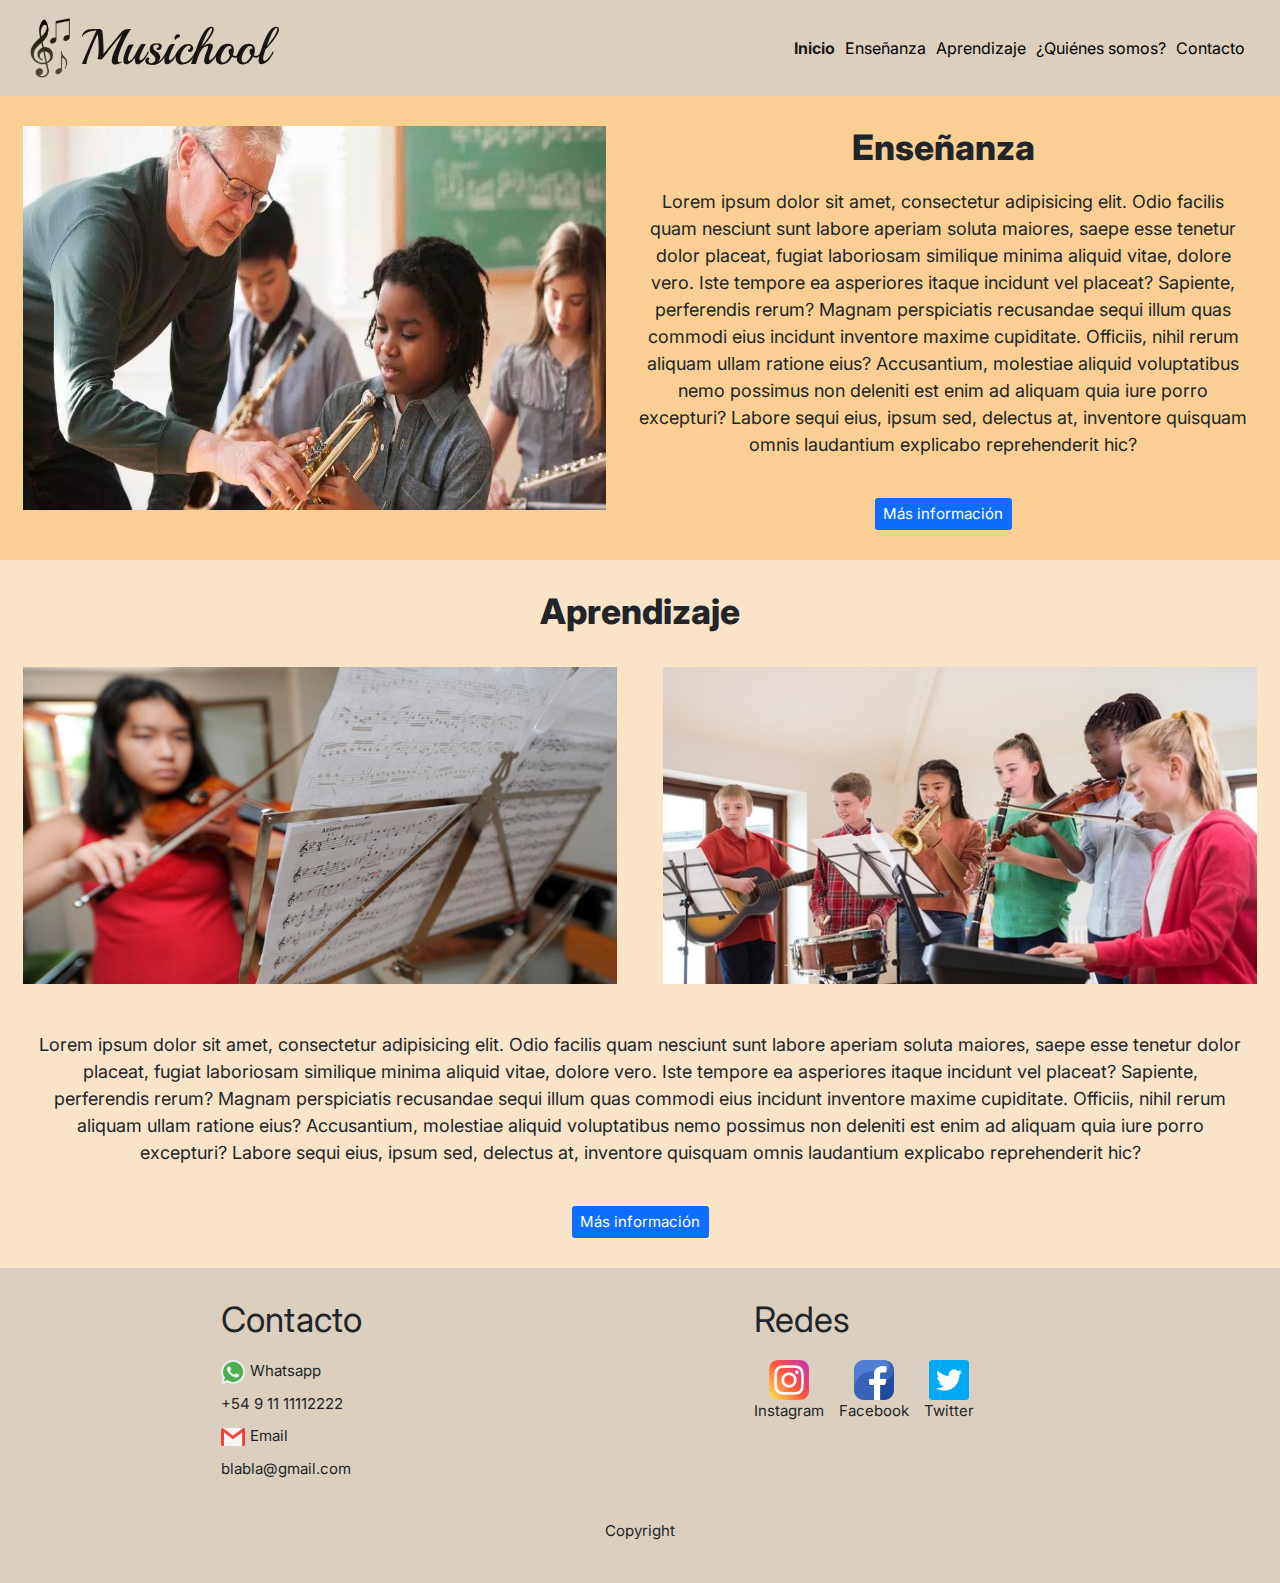
==== index.html @ a4119341 "Renombre de imágenes y alt fix" ====
<!DOCTYPE html>
<html lang="es">

<head>
    <meta charset="UTF-8">
    <meta http-equiv="X-UA-Compatible" content="IE=edge">
    <meta name="viewport" content="width=device-width, initial-scale=1.0">
    <link rel="preconnect" href="https://fonts.googleapis.com">
    <link rel="preconnect" href="https://fonts.gstatic.com" crossorigin>
    <link href="https://fonts.googleapis.com/css2?family=Inter:wght@300;800&family=Playball&display=swap"
        rel="stylesheet">
    <link href="css/bootstrap.min.css" rel="stylesheet">
    <script src="js/bootstrap.bundle.min.js"></script>
    <link rel="stylesheet" href="css/style2.css">
    <meta name="description" content="Somos apasionados por la enseñanza del arte musical. Forma parte de nuestro equipo o aprende a utilizar distintos instrumentos musicales.">
    <meta name="keywords" content="ESCUELA, MÚSICA, GUITARRA, PIANO, INSTRUMENTOS, PROFESOR, LECCIONES">
    <title>Musichool | Escuela de música</title>
</head>

<body>
    <div class="container-fluid header__fondo px-5 py-3 sticky-md-top">
        <header class="header__navegacion">
            <nav class="navbar navbar-expand-md navbar-light d-flex justify-content-around">
                <div class="d-flex navbar-brand">
                    <img src="img/logo_musichool2.png" alt="logo" width="40" height="60">
                    <h1 class="header__navegacion--titulo">Musichool</h1>
                </div>
                <button class="navbar-toggler" type="button" data-bs-toggle="collapse" data-bs-target="#navegacion"
                    aria-controls="navegacion" aria-expanded="false" aria-label="Toggle navigation">
                    <span class="navbar-toggler-icon"></span>
                </button>
                <div class="collapse navbar-collapse justify-content-end" id="navegacion">
                    <ul class="navbar-nav align-items-center">
                        <li class="nav-item"><a class="nav-link active" aria-current="page" href="#">Inicio</a></li>
                        <li class="nav-item"><a class="nav-link" href="page/ensenanza.html">Enseñanza</a></li>
                        <li class="nav-item"><a class="nav-link" href="page/aprendizaje.html">Aprendizaje</a></li>
                        <li class="nav-item"><a class="nav-link" href="page/quienes-somos.html">¿Quiénes somos?</a></li>
                        <li class="nav-item"><a class="nav-link" href="page/contacto.html">Contacto</a></li>
                    </ul>
                </div>
            </nav>
        </header>
    </div>
    <div class="container-fluid section__fondoEnseñanza py-5 pe-xl-5">
        <section class="section__fuente">
            <div class="row row-cols-1 row-cols-xl-2">
                <h2 class="d-xl-none text-center pb-4 section__fuente--titulo">Enseñanza</h2>
                <div class="col d-flex justify-content-center">
                    <img src="img/ensenanza1.jpg" alt="foto enseñanza" class="img--index">
                </div>
                <div class="col text-center">
                    <h2 class="d-none d-xl-block pb-4 section__fuente--titulo">Enseñanza</h2>
                    <article class="pt-5 pt-xl-0 section__fuente--texto">
                        <p>Lorem ipsum dolor sit amet, consectetur adipisicing elit. Odio facilis quam nesciunt sunt
                            labore aperiam soluta maiores, saepe esse tenetur dolor placeat, fugiat laboriosam
                            similique
                            minima aliquid vitae, dolore vero.
                            Iste tempore ea asperiores itaque incidunt vel placeat? Sapiente, perferendis rerum?
                            Magnam
                            perspiciatis recusandae sequi illum quas commodi eius incidunt inventore maxime
                            cupiditate.
                            Officiis, nihil rerum aliquam ullam ratione eius?
                            Accusantium, molestiae aliquid voluptatibus nemo possimus non deleniti est enim ad
                            aliquam
                            quia iure porro excepturi? Labore sequi eius, ipsum sed, delectus at, inventore quisquam
                            omnis laudantium explicabo reprehenderit hic?</p>
                    </article>
                    <a class="btn btn-primary fs-4 mt-5" href="page/ensenanza.html" role="button">Más
                        información</a>
                </div>
            </div>
        </section>
    </div>
    <div class="container-fluid section__fondoAprendizaje py-5">
        <section class="section__fuente">
            <h2 class="text-center pb-5 section__fuente--titulo">Aprendizaje</h2>
            <div class="d-none d-xl-block">
                <div class="row row-cols-1 row-cols-xl-2 text-center">
                    <div class="col">
                        <img src="img/aprendizaje1.jpg" alt="foto aprendizaje" class="img--index">
                    </div>
                    <div class="col">
                        <img src="img/aprendizaje2.jpg" alt="foto aprendizaje" class="img--index">
                    </div>
                </div>
            </div>
            <div class="d-xl-none text-center">
                <div class="carousel slide" data-bs-ride="carousel">
                    <div class="carousel-inner">
                        <div class="carousel-item active">
                            <img src="img/aprendizaje1.jpg" class="img--index" alt="foto aprendizaje">
                        </div>
                        <div class="carousel-item">
                            <img src="img/aprendizaje2.jpg" class="img--index" alt="foto aprendizaje">
                        </div>
                    </div>
                </div>
            </div>
            <article class="pt-5 px-xl-5 section__fuente--texto">
                <p class="text-center">Lorem ipsum dolor sit amet, consectetur adipisicing elit. Odio facilis
                    quam nesciunt sunt
                    labore aperiam soluta maiores, saepe esse tenetur dolor placeat, fugiat laboriosam
                    similique
                    minima aliquid vitae, dolore vero.
                    Iste tempore ea asperiores itaque incidunt vel placeat? Sapiente, perferendis rerum?
                    Magnam
                    perspiciatis recusandae sequi illum quas commodi eius incidunt inventore maxime
                    cupiditate.
                    Officiis, nihil rerum aliquam ullam ratione eius?
                    Accusantium, molestiae aliquid voluptatibus nemo possimus non deleniti est enim ad
                    aliquam
                    quia iure porro excepturi? Labore sequi eius, ipsum sed, delectus at, inventore quisquam
                    omnis laudantium explicabo reprehenderit hic?</p>
            </article>
            <div class="d-flex flex-row justify-content-center">
                <a class="btn btn-primary fs-4 mt-5" href="page/aprendizaje.html" role="button">Más información</a>
            </div>
        </section>
    </div>
    <div class="container-fluid footer__fondo py-5">
        <footer class="row justify-content-center">
            <section class="col-9 col-md-5 section__fuente footer__fuente">
                <h2 class="pb-4 section__fuente--titulo footer__fuente--weight">Contacto</h2>
                <div class="row">
                    <div class="col">
                        <div class="d-flex align-content-center">
                            <img src="img/whatsapp.png" alt="whatsapp" width="24" height="24">
                            <p class="ps-2 fs-4">Whatsapp</p>
                        </div>
                        <p class="fs-4">+54 9 11 11112222</p>
                    </div>
                </div>
                <div class="row">
                    <div class="col">
                        <div class="d-flex align-content-center">
                            <img src="img/gmail.png" alt="email" width="24" height="24">
                            <p class="ps-2 fs-4">Email</p>
                        </div>
                        <p class="fs-4">blabla@gmail.com</p>
                    </div>
                </div>
            </section>
            <section class="col-9 col-md-3 section__fuente footer__fuente">
                <h2 class="pb-4 pt-md-0 pt-5 section__fuente--titulo footer__fuente--weight">Redes</h2>
                <div class="row row-cols-auto text-center">
                    <div class="col">
                        <img src="img/instagram.png" alt="instagram" width="40" height="40">
                        <p class="d-xl-block d-none fs-4">Instagram</p>
                    </div>
                    <div class="col">
                        <img src="img/facebook.png" alt="facebook" width="40" height="40">
                        <p class="d-xl-block d-none fs-4">Facebook</p>
                    </div>
                    <div class="col">
                        <img src="img/twitter.png" alt="twitter" width="40" height="40">
                        <p class="d-xl-block d-none fs-4">Twitter</p>
                    </div>
                </div>
            </section>
            <section class="col-12 text-center pt-5 section__fuente">
                <p class="fs-4">Copyright</p>
            </section>
        </footer>
    </div>
</body>

</html>
---- css/style2.css ----
@charset "UTF-8";
html {
  font-size: 62.5%; }

.header__fondo {
  background-color: #DBD0C0; }

.section__fondoEnseñanza, .section__fondoQuienesSomos {
  background-color: #F9CF93; }

.section__fondoAprendizaje, .section__fondoContacto {
  background-color: #F9E4C8; }

.footer__fondo {
  background-color: #DBD0C0; }

.section__fondoQuienesSomos--columnas {
  background-color: #F9E4C8; }

.header__navegacion .header__navegacion--titulo {
  font-family: "Playball", cursive;
  padding-left: 10px;
  display: inline-flex;
  font-size: 5rem;
  margin: 0; }

.header__navegacion .navbar-nav {
  font-family: "Inter", sans-serif; }
  .header__navegacion .navbar-nav .nav-link {
    color: black;
    font-size: 1.6rem; }
  .header__navegacion .navbar-nav .nav-link.active {
    font-weight: bold; }

.section__fuente {
  font-family: "Inter", sans-serif; }
  .section__fuente .section__fuente--titulo {
    font-weight: 800;
    font-size: 3.5rem; }
  .section__fuente .section__fuente--subtitulo {
    font-size: 3rem; }
  .section__fuente .section__fuente--texto {
    font-size: 1.8rem; }

.footer__fuente .footer__fuente--weight {
  font-weight: unset; }

.img--index, .img--paginas {
  width: 750px;
  height: auto;
  max-width: 95%;
  max-height: 95%; }

.img--paginas {
  width: 850px;
  max-width: 100%; }

.img--enseñanza-equipo {
  width: 150px;
  height: 150px; }

.img--aprendizaje-carrusel {
  width: 120px;
  height: 130px; }

.map-container {
  overflow: hidden;
  padding-bottom: 56.25%;
  position: relative;
  height: 0; }
  .map-container iframe {
    left: 0;
    top: 0;
    height: 100%;
    width: 100%;
    position: absolute; }

@media (min-width: 1200px) {
  .section__tamañoColumnas {
    max-width: 40%; } }
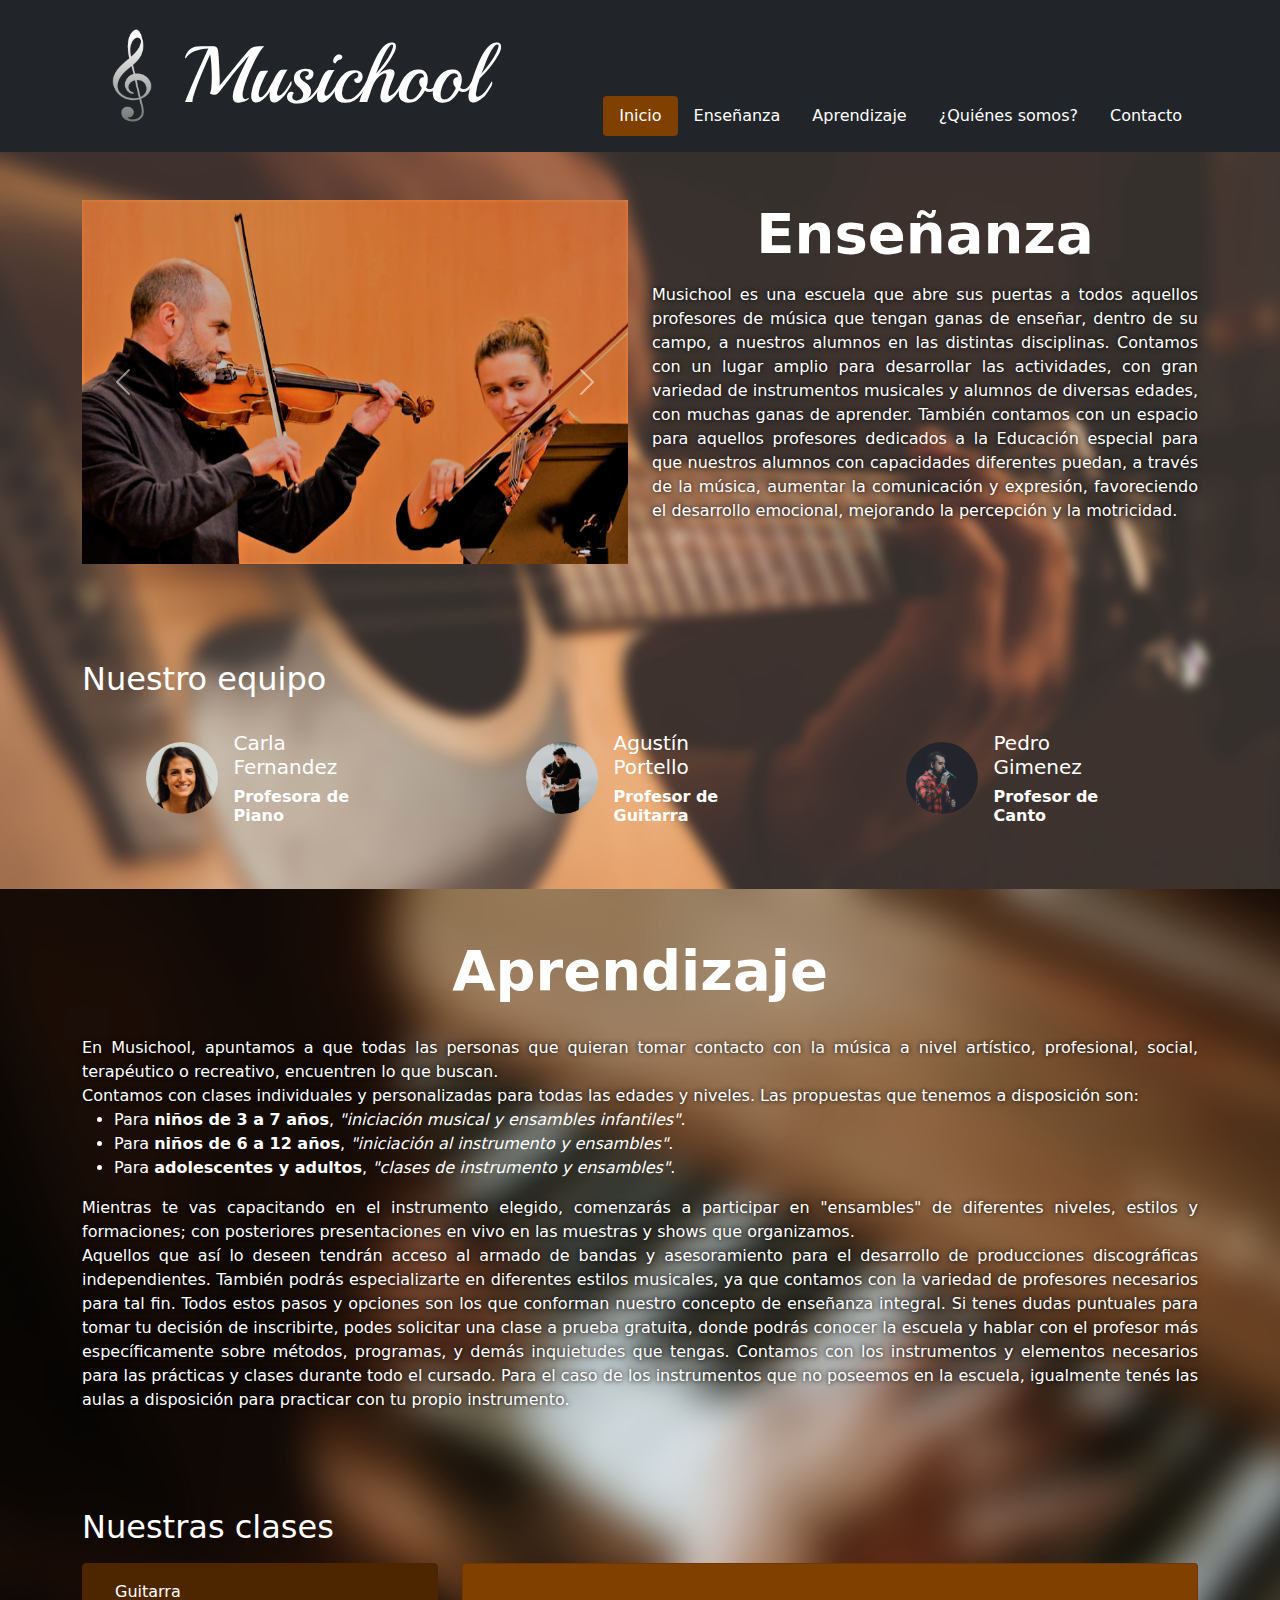
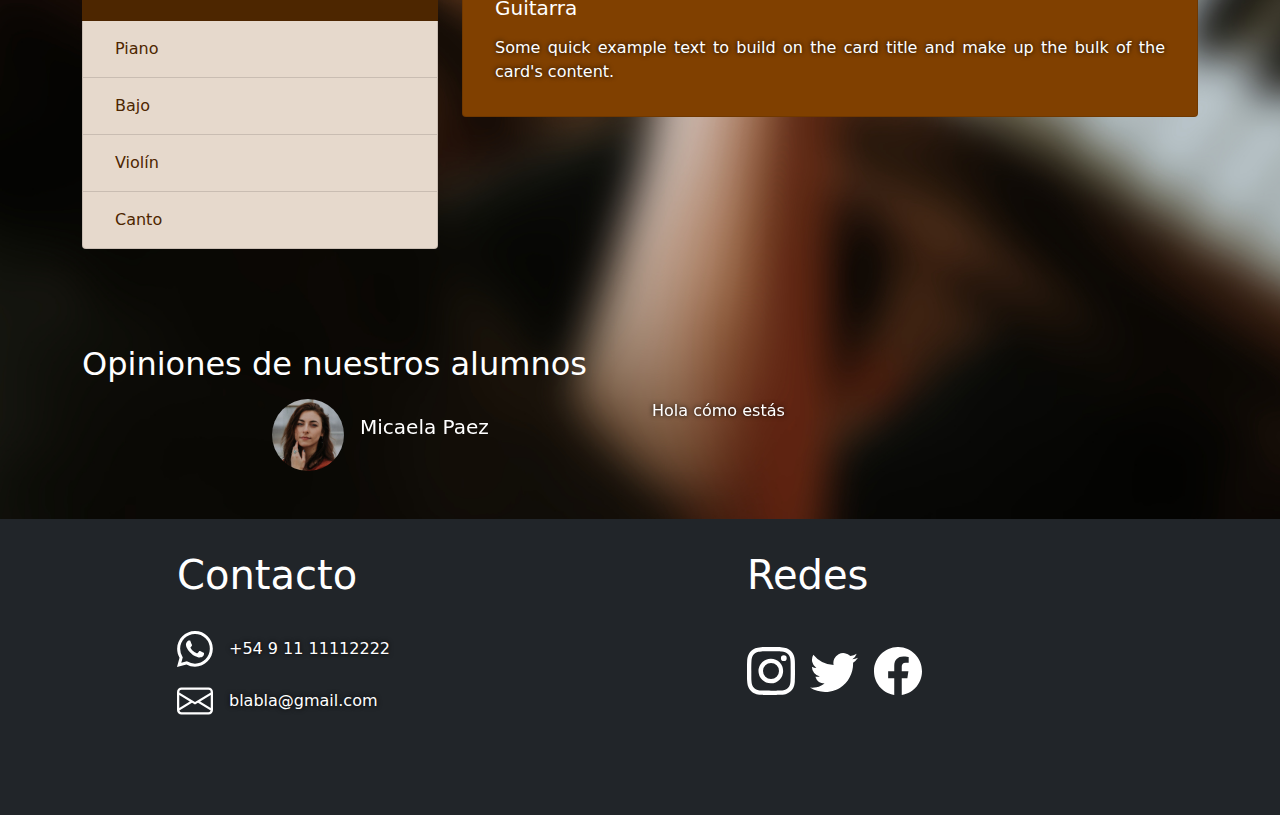
==== commit c50bd7f5: "Update" ====
--- a/index.html
+++ b/index.html
@@ -1,167 +1,354 @@
 <!DOCTYPE html>
-<html lang="es">
+<html lang="en">
 
 <head>
-    <meta charset="UTF-8">
-    <meta http-equiv="X-UA-Compatible" content="IE=edge">
-    <meta name="viewport" content="width=device-width, initial-scale=1.0">
-    <link rel="preconnect" href="https://fonts.googleapis.com">
-    <link rel="preconnect" href="https://fonts.gstatic.com" crossorigin>
+    <meta charset="UTF-8" />
+    <meta http-equiv="X-UA-Compatible" content="IE=edge" />
+    <meta name="viewport" content="width=device-width, initial-scale=1.0" />
+    <link rel="preconnect" href="https://fonts.googleapis.com" />
+    <link rel="preconnect" href="https://fonts.gstatic.com" crossorigin />
     <link href="https://fonts.googleapis.com/css2?family=Inter:wght@300;800&family=Playball&display=swap"
-        rel="stylesheet">
-    <link href="css/bootstrap.min.css" rel="stylesheet">
-    <script src="js/bootstrap.bundle.min.js"></script>
-    <link rel="stylesheet" href="css/style2.css">
-    <meta name="description" content="Somos apasionados por la enseñanza del arte musical. Forma parte de nuestro equipo o aprende a utilizar distintos instrumentos musicales.">
-    <meta name="keywords" content="ESCUELA, MÚSICA, GUITARRA, PIANO, INSTRUMENTOS, PROFESOR, LECCIONES">
-    <title>Musichool | Escuela de música</title>
+        rel="stylesheet" />
+    <link rel="stylesheet" href="css/estilos.css" />
+    <link rel="stylesheet" href="https://cdn.jsdelivr.net/npm/bootstrap-icons@1.7.2/font/bootstrap-icons.css" />
+    <script src="https://cdn.jsdelivr.net/npm/bootstrap@5.1.3/dist/js/bootstrap.bundle.min.js"
+        integrity="sha384-ka7Sk0Gln4gmtz2MlQnikT1wXgYsOg+OMhuP+IlRH9sENBO0LRn5q+8nbTov4+1p"
+        crossorigin="anonymous"></script>
+    <title>Document</title>
 </head>
 
 <body>
-    <div class="container-fluid header__fondo px-5 py-3 sticky-md-top">
-        <header class="header__navegacion">
-            <nav class="navbar navbar-expand-md navbar-light d-flex justify-content-around">
-                <div class="d-flex navbar-brand">
-                    <img src="img/logo_musichool2.png" alt="logo" width="40" height="60">
-                    <h1 class="header__navegacion--titulo">Musichool</h1>
+    <header class="bg-dark sticky-top">
+        <div class="container">
+            <div class="d-flex align-items-end py-2">
+                <!-- 1200px menú hamburguesa -->
+                <a href="/" class="d-flex align-items-center me-md-auto text-decoration-none">
+                    <img src="img/logo-musichool.svg" width="100" height="120" alt="" />
+                    <h1 class="nombre-sitio">Musichool</h1>
+                </a>
+
+                <ul class="nav nav-pills">
+                    <li class="nav-item">
+                        <a href="#" class="nav-link active" aria-current="page">Inicio</a>
+                    </li>
+                    <li class="nav-item"><a href="#" class="nav-link">Enseñanza</a></li>
+                    <li class="nav-item">
+                        <a href="#" class="nav-link">Aprendizaje</a>
+                    </li>
+                    <li class="nav-item">
+                        <a href="#" class="nav-link">¿Quiénes somos?</a>
+                    </li>
+                    <li class="nav-item"><a href="#" class="nav-link">Contacto</a></li>
+                </ul>
+            </div>
+        </div>
+    </header>
+    <main>
+        <div class="fondo-e">
+            <div class="container py-4">
+                <section class="row">
+                    <div class="col slide-in-left">
+                        <div id="carouselExampleControls" class="carousel slide carousel-fade" data-bs-ride="carousel">
+                            <div class="carousel-inner">
+                                <div class="carousel-item active">
+                                    <img src="img/ensenanza-foto1.jpg" class="d-block w-100" alt="foto enseñanza">
+                                </div>
+                                <div class="carousel-item">
+                                    <img src="img/ensenanza-foto2.jpg" class="d-block w-100" alt="foto enseñanza">
+                                </div>
+                                <div class="carousel-item">
+                                    <img src="img/ensenanza-foto3.jpg" class="d-block w-100" alt="foto enseñanza">
+                                </div>
+                            </div>
+                            <button class="carousel-control-prev" type="button"
+                                data-bs-target="#carouselExampleControls" data-bs-slide="prev">
+                                <span class="carousel-control-prev-icon" aria-hidden="true"></span>
+                                <span class="visually-hidden">Anterior</span>
+                            </button>
+                            <button class="carousel-control-next" type="button"
+                                data-bs-target="#carouselExampleControls" data-bs-slide="next">
+                                <span class="carousel-control-next-icon" aria-hidden="true"></span>
+                                <span class="visually-hidden">Siguiente</span>
+                            </button>
+                        </div>
+                    </div>
+                    <article class="col slide-in-right">
+                        <h1 class="text-center titulo">Enseñanza</h1>
+                        <p>
+                            Musichool es una escuela que abre sus puertas a todos aquellos profesores de música que
+                            tengan ganas de enseñar, dentro de su campo, a nuestros alumnos en las distintas
+                            disciplinas. Contamos con un lugar amplio para desarrollar las actividades, con gran
+                            variedad de instrumentos musicales y alumnos de diversas edades, con muchas ganas de
+                            aprender.
+                            También contamos con un espacio para aquellos profesores dedicados a la Educación
+                            especial
+                            para que nuestros alumnos con capacidades diferentes puedan, a través de la música,
+                            aumentar
+                            la comunicación y expresión, favoreciendo el desarrollo emocional, mejorando la
+                            percepción y
+                            la motricidad.
+                        </p>
+                    </article>
+                </section>
+                <h2 class="mt-5 tracking-in-expand-fwd-top">Nuestro equipo</h2>
+                <section>
+                    <div class="row justify-content-around">
+                        <div class="col-3">
+                            <div class="card bg-transparent">
+                                <div class="card-body p-2">
+                                    <div class="d-flex align-items-center">
+                                        <img src="img/carla-fernandez.jpg" alt="" class="rounded-circle" />
+                                        <div class="ps-2">
+                                            <h5 class="card-title">Carla Fernandez</h5>
+                                            <h6 class="card-subtitle">Profesora de Piano</h6>
+                                        </div>
+                                    </div>
+                                </div>
+                            </div>
+                        </div>
+                        <div class="col-3">
+                            <div class="card bg-transparent">
+                                <div class="card-body p-2">
+                                    <div class="d-flex align-items-center">
+                                        <img src="img/agustin-portello.jpg" alt="" class="rounded-circle" />
+                                        <div class="ps-2">
+                                            <h5 class="card-title">Agustín Portello</h5>
+                                            <h6 class="card-subtitle">Profesor de Guitarra</h6>
+                                        </div>
+                                    </div>
+                                </div>
+                            </div>
+                        </div>
+                        <div class="col-3">
+                            <div class="card bg-transparent">
+                                <div class="card-body p-2">
+                                    <div class="d-flex align-items-center">
+                                        <img src="img/pedro-gimenez.jpg" alt="" class="rounded-circle" />
+                                        <div class="ps-2">
+                                            <h5 class="card-title">Pedro Gimenez</h5>
+                                            <h6 class="card-subtitle">Profesor de Canto</h6>
+                                        </div>
+                                    </div>
+                                </div>
+                            </div>
+                        </div>
+                    </div>
+                </section>
+            </div>
+        </div>
+        <div class="fondo-a">
+            <div class="container py-4">
+                <h1 class="titulo text-center">Aprendizaje</h1>
+                <article class="mt-3">
+                    <p>
+                    <p>En Musichool, apuntamos a que todas las personas que quieran tomar contacto con la música a nivel
+                        artístico,
+                        profesional, social, terapéutico o recreativo, encuentren lo que buscan.</p>
+                    <p>Contamos con clases individuales y personalizadas para todas las edades y niveles.
+                        Las propuestas que tenemos a disposición son:
+                    <ul>
+                        <li>Para <strong>niños de 3 a 7 años</strong>, <i>"iniciación musical y ensambles
+                                infantiles"</i>.</li>
+                        <li>Para <strong>niños de 6 a 12 años</strong>, <i>"iniciación al instrumento y ensambles"</i>.
+                        </li>
+                        <li>Para <strong>adolescentes y adultos</strong>, <i>"clases de instrumento y ensambles"</i>.
+                        </li>
+                    </ul>
+                    </p>
+
+                    <p>Mientras te vas capacitando en el instrumento elegido, comenzarás a participar en
+                        "ensambles" de diferentes niveles, estilos y formaciones; con posteriores presentaciones en vivo
+                        en las muestras y shows que organizamos.</p>
+
+                    <p>Aquellos que así lo deseen tendrán acceso al armado de bandas y asesoramiento para el desarrollo
+                        de producciones discográficas independientes.
+                        También podrás especializarte en diferentes estilos musicales, ya que contamos con la variedad
+                        de
+                        profesores necesarios para tal fin.
+                        Todos estos pasos y opciones son los que conforman nuestro concepto de enseñanza integral.
+
+                        Si tenes dudas puntuales para tomar tu decisión de inscribirte, podes solicitar una clase a
+                        prueba gratuita, donde podrás conocer la escuela y hablar con el profesor más
+                        específicamente sobre métodos, programas, y demás inquietudes que tengas.
+
+                        Contamos con los instrumentos y elementos necesarios para las prácticas y clases durante todo el cursado.
+                        Para el caso de los instrumentos que no poseemos en la escuela, igualmente tenés las aulas a
+                        disposición para practicar con tu propio instrumento.</p>
+                    </p>
+                </article>
+                <h2 class="mt-5">Nuestras clases</h2>
+                <div class="row">
+                    <div class="col-4">
+                        <div class="list-group" id="list-tab" role="tablist">
+                            <a class="list-group-item list-group-item-primary list-group-item-action active"
+                                id="list-guitarra-list" data-bs-toggle="list" href="#list-guitarra" role="tab"
+                                aria-controls="list-guitarra">Guitarra</a>
+                            <a class="list-group-item list-group-item-primary list-group-item-action"
+                                id="list-piano-list" data-bs-toggle="list" href="#list-piano" role="tab"
+                                aria-controls="list-piano">Piano</a>
+                            <a class="list-group-item list-group-item-primary list-group-item-action"
+                                id="list-bajo-list" data-bs-toggle="list" href="#list-bajo" role="tab"
+                                aria-controls="list-bajo">Bajo</a>
+                            <a class="list-group-item list-group-item-primary list-group-item-action"
+                                id="list-violin-list" data-bs-toggle="list" href="#list-violin" role="tab"
+                                aria-controls="list-violin">Violín</a>
+                            <a class="list-group-item list-group-item-primary list-group-item-action"
+                                id="list-canto-list" data-bs-toggle="list" href="#list-canto" role="tab"
+                                aria-controls="list-canto">Canto</a>
+                        </div>
+                    </div>
+                    <div class="col-8">
+                        <div class="tab-content" id="nav-tabContent">
+                            <div class="tab-pane fade show active" id="list-guitarra" role="tabpanel"
+                                aria-labelledby="list-guitarra-list">
+                                <div class="card">
+                                    <div class="card-body">
+                                        <h5 class="card-title">Guitarra</h5>
+                                        <p class="card-text">Some quick example text to build on the card title and make
+                                            up the bulk of the card's content.</p>
+                                    </div>
+                                </div>
+                            </div>
+                            <div class="tab-pane fade" id="list-piano" role="tabpanel"
+                                aria-labelledby="list-piano-list">
+                                <div class="card">
+                                    <div class="card-body">
+                                        <h5 class="card-title">Piano</h5>
+                                        <p class="card-text">Some quick example text to build on the card title and make
+                                            up the bulk of the card's content.</p>
+                                    </div>
+                                </div>
+                            </div>
+                            <div class="tab-pane fade" id="list-bajo" role="tabpanel" aria-labelledby="list-bajo-list">
+                                <div class="card">
+                                    <div class="card-body">
+                                        <h5 class="card-title">Bajo</h5>
+                                        <p class="card-text">Some quick example text to build on the card title and make
+                                            up the bulk of the card's content.</p>
+                                    </div>
+                                </div>
+                            </div>
+                            <div class="tab-pane fade" id="list-violin" role="tabpanel"
+                                aria-labelledby="list-violin-list">
+                                <div class="card">
+                                    <div class="card-body">
+                                        <h5 class="card-title">Violín</h5>
+                                        <p class="card-text">Some quick example text to build on the card title and make
+                                            up the bulk of the card's content.</p>
+                                    </div>
+                                </div>
+                            </div>
+                            <div class="tab-pane fade" id="list-canto" role="tabpanel"
+                                aria-labelledby="list-canto-list">
+                                <div class="card">
+                                    <div class="card-body">
+                                        <h5 class="card-title">Canto</h5>
+                                        <p class="card-text">Some quick example text to build on the card title and make
+                                            up the bulk of the card's content.</p>
+                                    </div>
+                                </div>
+                            </div>
+                        </div>
+                    </div>
                 </div>
-                <button class="navbar-toggler" type="button" data-bs-toggle="collapse" data-bs-target="#navegacion"
-                    aria-controls="navegacion" aria-expanded="false" aria-label="Toggle navigation">
-                    <span class="navbar-toggler-icon"></span>
-                </button>
-                <div class="collapse navbar-collapse justify-content-end" id="navegacion">
-                    <ul class="navbar-nav align-items-center">
-                        <li class="nav-item"><a class="nav-link active" aria-current="page" href="#">Inicio</a></li>
-                        <li class="nav-item"><a class="nav-link" href="page/ensenanza.html">Enseñanza</a></li>
-                        <li class="nav-item"><a class="nav-link" href="page/aprendizaje.html">Aprendizaje</a></li>
-                        <li class="nav-item"><a class="nav-link" href="page/quienes-somos.html">¿Quiénes somos?</a></li>
-                        <li class="nav-item"><a class="nav-link" href="page/contacto.html">Contacto</a></li>
-                    </ul>
+                <h2 class="mt-5">Opiniones de nuestros alumnos</h2>
+                <section>
+                    <div class="carousel slide" data-bs-ride="carousel">
+                        <div class="carousel-inner">
+                            <div class="carousel-item active">
+                                <div class="row justify-content-center">
+                                    <div class="col-4 d-flex align-items-center">
+                                        <img src="img/micaela-paez.jpg" alt="" class="rounded-circle" />
+                                        <h5 class="card-title ps-2">Micaela Paez</h5>
+                                    </div>
+                                    <div class="col-4">
+                                        <p>Hola cómo estás</p>
+                                    </div>
+                                </div>
+                            </div>
+                            <div class="carousel-item">
+                                <div class="row justify-content-center">
+                                    <div class="col-4 d-flex align-items-center">
+                                        <img src="img/nicolas-perez.jpg" alt="" class="rounded-circle" />
+                                        <h5 class="card-title ps-2">Nicolás Pérez</h5>
+                                    </div>
+                                    <div class="col-4">
+                                        <p>Hola cómo estás</p>
+                                    </div>
+                                </div>
+                            </div>
+                            <div class="carousel-item">
+                                <div class="row justify-content-center">
+                                    <div class="col-4 d-flex align-items-center">
+                                        <img src="img/rodrigo-tablada.jpg" alt="" class="rounded-circle" />
+                                        <h5 class="card-title ps-2">Rodrigo Tablada</h5>
+                                    </div>
+                                    <div class="col-4">
+                                        <p>Hola cómo estás</p>
+                                    </div>
+                                </div>
+                            </div>
+                        </div>
+                    </div>
+                </section>
+            </div>
+        </div>
+    </main>
+    <footer class="bg-dark">
+        <div class="container pt-3 pb-5">
+            <div class="row justify-content-around">
+                <div class="col-4">
+                    <h1>Contacto</h1>
+                    <section class="pt-2">
+                        <div class="d-flex align-items-center mb-2">
+                            <svg xmlns="http://www.w3.org/2000/svg" fill="currentColor"
+                                class="bi bi-whatsapp contacto-iconos special" viewBox="0 0 16 16">
+                                <path
+                                    d="M13.601 2.326A7.854 7.854 0 0 0 7.994 0C3.627 0 .068 3.558.064 7.926c0 1.399.366 2.76 1.057 3.965L0 16l4.204-1.102a7.933 7.933 0 0 0 3.79.965h.004c4.368 0 7.926-3.558 7.93-7.93A7.898 7.898 0 0 0 13.6 2.326zM7.994 14.521a6.573 6.573 0 0 1-3.356-.92l-.24-.144-2.494.654.666-2.433-.156-.251a6.56 6.56 0 0 1-1.007-3.505c0-3.626 2.957-6.584 6.591-6.584a6.56 6.56 0 0 1 4.66 1.931 6.557 6.557 0 0 1 1.928 4.66c-.004 3.639-2.961 6.592-6.592 6.592zm3.615-4.934c-.197-.099-1.17-.578-1.353-.646-.182-.065-.315-.099-.445.099-.133.197-.513.646-.627.775-.114.133-.232.148-.43.05-.197-.1-.836-.308-1.592-.985-.59-.525-.985-1.175-1.103-1.372-.114-.198-.011-.304.088-.403.087-.088.197-.232.296-.346.1-.114.133-.198.198-.33.065-.134.034-.248-.015-.347-.05-.099-.445-1.076-.612-1.47-.16-.389-.323-.335-.445-.34-.114-.007-.247-.007-.38-.007a.729.729 0 0 0-.529.247c-.182.198-.691.677-.691 1.654 0 .977.71 1.916.81 2.049.098.133 1.394 2.132 3.383 2.992.47.205.84.326 1.129.418.475.152.904.129 1.246.08.38-.058 1.171-.48 1.338-.943.164-.464.164-.86.114-.943-.049-.084-.182-.133-.38-.232z" />
+                            </svg>
+                            <p class="ps-2">+54 9 11 11112222</p>
+                        </div>
+                        <div class="d-flex align-items-center">
+                            <svg xmlns="http://www.w3.org/2000/svg" fill="currentColor"
+                                class="bi bi-envelope contacto-iconos special" viewBox="0 0 16 16">
+                                <path
+                                    d="M0 4a2 2 0 0 1 2-2h12a2 2 0 0 1 2 2v8a2 2 0 0 1-2 2H2a2 2 0 0 1-2-2V4Zm2-1a1 1 0 0 0-1 1v.217l7 4.2 7-4.2V4a1 1 0 0 0-1-1H2Zm13 2.383-4.708 2.825L15 11.105V5.383Zm-.034 6.876-5.64-3.471L8 9.583l-1.326-.795-5.64 3.47A1 1 0 0 0 2 13h12a1 1 0 0 0 .966-.741ZM1 11.105l4.708-2.897L1 5.383v5.722Z" />
+                            </svg>
+                            <p class="ps-2">blabla@gmail.com</p>
+                        </div>
+                    </section>
                 </div>
-            </nav>
-        </header>
-    </div>
-    <div class="container-fluid section__fondoEnseñanza py-5 pe-xl-5">
-        <section class="section__fuente">
-            <div class="row row-cols-1 row-cols-xl-2">
-                <h2 class="d-xl-none text-center pb-4 section__fuente--titulo">Enseñanza</h2>
-                <div class="col d-flex justify-content-center">
-                    <img src="img/ensenanza1.jpg" alt="foto enseñanza" class="img--index">
-                </div>
-                <div class="col text-center">
-                    <h2 class="d-none d-xl-block pb-4 section__fuente--titulo">Enseñanza</h2>
-                    <article class="pt-5 pt-xl-0 section__fuente--texto">
-                        <p>Lorem ipsum dolor sit amet, consectetur adipisicing elit. Odio facilis quam nesciunt sunt
-                            labore aperiam soluta maiores, saepe esse tenetur dolor placeat, fugiat laboriosam
-                            similique
-                            minima aliquid vitae, dolore vero.
-                            Iste tempore ea asperiores itaque incidunt vel placeat? Sapiente, perferendis rerum?
-                            Magnam
-                            perspiciatis recusandae sequi illum quas commodi eius incidunt inventore maxime
-                            cupiditate.
-                            Officiis, nihil rerum aliquam ullam ratione eius?
-                            Accusantium, molestiae aliquid voluptatibus nemo possimus non deleniti est enim ad
-                            aliquam
-                            quia iure porro excepturi? Labore sequi eius, ipsum sed, delectus at, inventore quisquam
-                            omnis laudantium explicabo reprehenderit hic?</p>
-                    </article>
-                    <a class="btn btn-primary fs-4 mt-5" href="page/ensenanza.html" role="button">Más
-                        información</a>
+                <div class="col-4">
+                    <h1>Redes</h1>
+                    <section class="pt-3">
+                        <div class="row">
+                            <a href="https://www.instagram.com/" class="text-decoration-none col-2">
+                                <svg xmlns="http://www.w3.org/2000/svg" fill="currentColor"
+                                    class="bi bi-instagram contacto-iconos" viewBox="0 0 16 16">
+                                    <path
+                                        d="M8 0C5.829 0 5.556.01 4.703.048 3.85.088 3.269.222 2.76.42a3.917 3.917 0 0 0-1.417.923A3.927 3.927 0 0 0 .42 2.76C.222 3.268.087 3.85.048 4.7.01 5.555 0 5.827 0 8.001c0 2.172.01 2.444.048 3.297.04.852.174 1.433.372 1.942.205.526.478.972.923 1.417.444.445.89.719 1.416.923.51.198 1.09.333 1.942.372C5.555 15.99 5.827 16 8 16s2.444-.01 3.298-.048c.851-.04 1.434-.174 1.943-.372a3.916 3.916 0 0 0 1.416-.923c.445-.445.718-.891.923-1.417.197-.509.332-1.09.372-1.942C15.99 10.445 16 10.173 16 8s-.01-2.445-.048-3.299c-.04-.851-.175-1.433-.372-1.941a3.926 3.926 0 0 0-.923-1.417A3.911 3.911 0 0 0 13.24.42c-.51-.198-1.092-.333-1.943-.372C10.443.01 10.172 0 7.998 0h.003zm-.717 1.442h.718c2.136 0 2.389.007 3.232.046.78.035 1.204.166 1.486.275.373.145.64.319.92.599.28.28.453.546.598.92.11.281.24.705.275 1.485.039.843.047 1.096.047 3.231s-.008 2.389-.047 3.232c-.035.78-.166 1.203-.275 1.485a2.47 2.47 0 0 1-.599.919c-.28.28-.546.453-.92.598-.28.11-.704.24-1.485.276-.843.038-1.096.047-3.232.047s-2.39-.009-3.233-.047c-.78-.036-1.203-.166-1.485-.276a2.478 2.478 0 0 1-.92-.598 2.48 2.48 0 0 1-.6-.92c-.109-.281-.24-.705-.275-1.485-.038-.843-.046-1.096-.046-3.233 0-2.136.008-2.388.046-3.231.036-.78.166-1.204.276-1.486.145-.373.319-.64.599-.92.28-.28.546-.453.92-.598.282-.11.705-.24 1.485-.276.738-.034 1.024-.044 2.515-.045v.002zm4.988 1.328a.96.96 0 1 0 0 1.92.96.96 0 0 0 0-1.92zm-4.27 1.122a4.109 4.109 0 1 0 0 8.217 4.109 4.109 0 0 0 0-8.217zm0 1.441a2.667 2.667 0 1 1 0 5.334 2.667 2.667 0 0 1 0-5.334z" />
+                                </svg>
+                            </a>
+                            <a href="https://www.twitter.com/" class="text-decoration-none col-2">
+                                <svg xmlns="http://www.w3.org/2000/svg" fill="currentColor"
+                                    class="bi bi-twitter contacto-iconos" viewBox="0 0 16 16">
+                                    <path
+                                        d="M5.026 15c6.038 0 9.341-5.003 9.341-9.334 0-.14 0-.282-.006-.422A6.685 6.685 0 0 0 16 3.542a6.658 6.658 0 0 1-1.889.518 3.301 3.301 0 0 0 1.447-1.817 6.533 6.533 0 0 1-2.087.793A3.286 3.286 0 0 0 7.875 6.03a9.325 9.325 0 0 1-6.767-3.429 3.289 3.289 0 0 0 1.018 4.382A3.323 3.323 0 0 1 .64 6.575v.045a3.288 3.288 0 0 0 2.632 3.218 3.203 3.203 0 0 1-.865.115 3.23 3.23 0 0 1-.614-.057 3.283 3.283 0 0 0 3.067 2.277A6.588 6.588 0 0 1 .78 13.58a6.32 6.32 0 0 1-.78-.045A9.344 9.344 0 0 0 5.026 15z" />
+                                </svg>
+                            </a>
+                            <a href="https://www.facebook.com/" class="text-decoration-none col-2">
+                                <svg xmlns="http://www.w3.org/2000/svg" fill="currentColor"
+                                    class="bi bi-facebook contacto-iconos" viewBox="0 0 16 16">
+                                    <path
+                                        d="M16 8.049c0-4.446-3.582-8.05-8-8.05C3.58 0-.002 3.603-.002 8.05c0 4.017 2.926 7.347 6.75 7.951v-5.625h-2.03V8.05H6.75V6.275c0-2.017 1.195-3.131 3.022-3.131.876 0 1.791.157 1.791.157v1.98h-1.009c-.993 0-1.303.621-1.303 1.258v1.51h2.218l-.354 2.326H9.25V16c3.824-.604 6.75-3.934 6.75-7.951z" />
+                                </svg>
+                            </a>
+                        </div>
+                    </section>
                 </div>
             </div>
-        </section>
-    </div>
-    <div class="container-fluid section__fondoAprendizaje py-5">
-        <section class="section__fuente">
-            <h2 class="text-center pb-5 section__fuente--titulo">Aprendizaje</h2>
-            <div class="d-none d-xl-block">
-                <div class="row row-cols-1 row-cols-xl-2 text-center">
-                    <div class="col">
-                        <img src="img/aprendizaje1.jpg" alt="foto aprendizaje" class="img--index">
-                    </div>
-                    <div class="col">
-                        <img src="img/aprendizaje2.jpg" alt="foto aprendizaje" class="img--index">
-                    </div>
-                </div>
-            </div>
-            <div class="d-xl-none text-center">
-                <div class="carousel slide" data-bs-ride="carousel">
-                    <div class="carousel-inner">
-                        <div class="carousel-item active">
-                            <img src="img/aprendizaje1.jpg" class="img--index" alt="foto aprendizaje">
-                        </div>
-                        <div class="carousel-item">
-                            <img src="img/aprendizaje2.jpg" class="img--index" alt="foto aprendizaje">
-                        </div>
-                    </div>
-                </div>
-            </div>
-            <article class="pt-5 px-xl-5 section__fuente--texto">
-                <p class="text-center">Lorem ipsum dolor sit amet, consectetur adipisicing elit. Odio facilis
-                    quam nesciunt sunt
-                    labore aperiam soluta maiores, saepe esse tenetur dolor placeat, fugiat laboriosam
-                    similique
-                    minima aliquid vitae, dolore vero.
-                    Iste tempore ea asperiores itaque incidunt vel placeat? Sapiente, perferendis rerum?
-                    Magnam
-                    perspiciatis recusandae sequi illum quas commodi eius incidunt inventore maxime
-                    cupiditate.
-                    Officiis, nihil rerum aliquam ullam ratione eius?
-                    Accusantium, molestiae aliquid voluptatibus nemo possimus non deleniti est enim ad
-                    aliquam
-                    quia iure porro excepturi? Labore sequi eius, ipsum sed, delectus at, inventore quisquam
-                    omnis laudantium explicabo reprehenderit hic?</p>
-            </article>
-            <div class="d-flex flex-row justify-content-center">
-                <a class="btn btn-primary fs-4 mt-5" href="page/aprendizaje.html" role="button">Más información</a>
-            </div>
-        </section>
-    </div>
-    <div class="container-fluid footer__fondo py-5">
-        <footer class="row justify-content-center">
-            <section class="col-9 col-md-5 section__fuente footer__fuente">
-                <h2 class="pb-4 section__fuente--titulo footer__fuente--weight">Contacto</h2>
-                <div class="row">
-                    <div class="col">
-                        <div class="d-flex align-content-center">
-                            <img src="img/whatsapp.png" alt="whatsapp" width="24" height="24">
-                            <p class="ps-2 fs-4">Whatsapp</p>
-                        </div>
-                        <p class="fs-4">+54 9 11 11112222</p>
-                    </div>
-                </div>
-                <div class="row">
-                    <div class="col">
-                        <div class="d-flex align-content-center">
-                            <img src="img/gmail.png" alt="email" width="24" height="24">
-                            <p class="ps-2 fs-4">Email</p>
-                        </div>
-                        <p class="fs-4">blabla@gmail.com</p>
-                    </div>
-                </div>
-            </section>
-            <section class="col-9 col-md-3 section__fuente footer__fuente">
-                <h2 class="pb-4 pt-md-0 pt-5 section__fuente--titulo footer__fuente--weight">Redes</h2>
-                <div class="row row-cols-auto text-center">
-                    <div class="col">
-                        <img src="img/instagram.png" alt="instagram" width="40" height="40">
-                        <p class="d-xl-block d-none fs-4">Instagram</p>
-                    </div>
-                    <div class="col">
-                        <img src="img/facebook.png" alt="facebook" width="40" height="40">
-                        <p class="d-xl-block d-none fs-4">Facebook</p>
-                    </div>
-                    <div class="col">
-                        <img src="img/twitter.png" alt="twitter" width="40" height="40">
-                        <p class="d-xl-block d-none fs-4">Twitter</p>
-                    </div>
-                </div>
-            </section>
-            <section class="col-12 text-center pt-5 section__fuente">
-                <p class="fs-4">Copyright</p>
-            </section>
-        </footer>
-    </div>
+        </div>
+    </footer>
 </body>
 
 </html>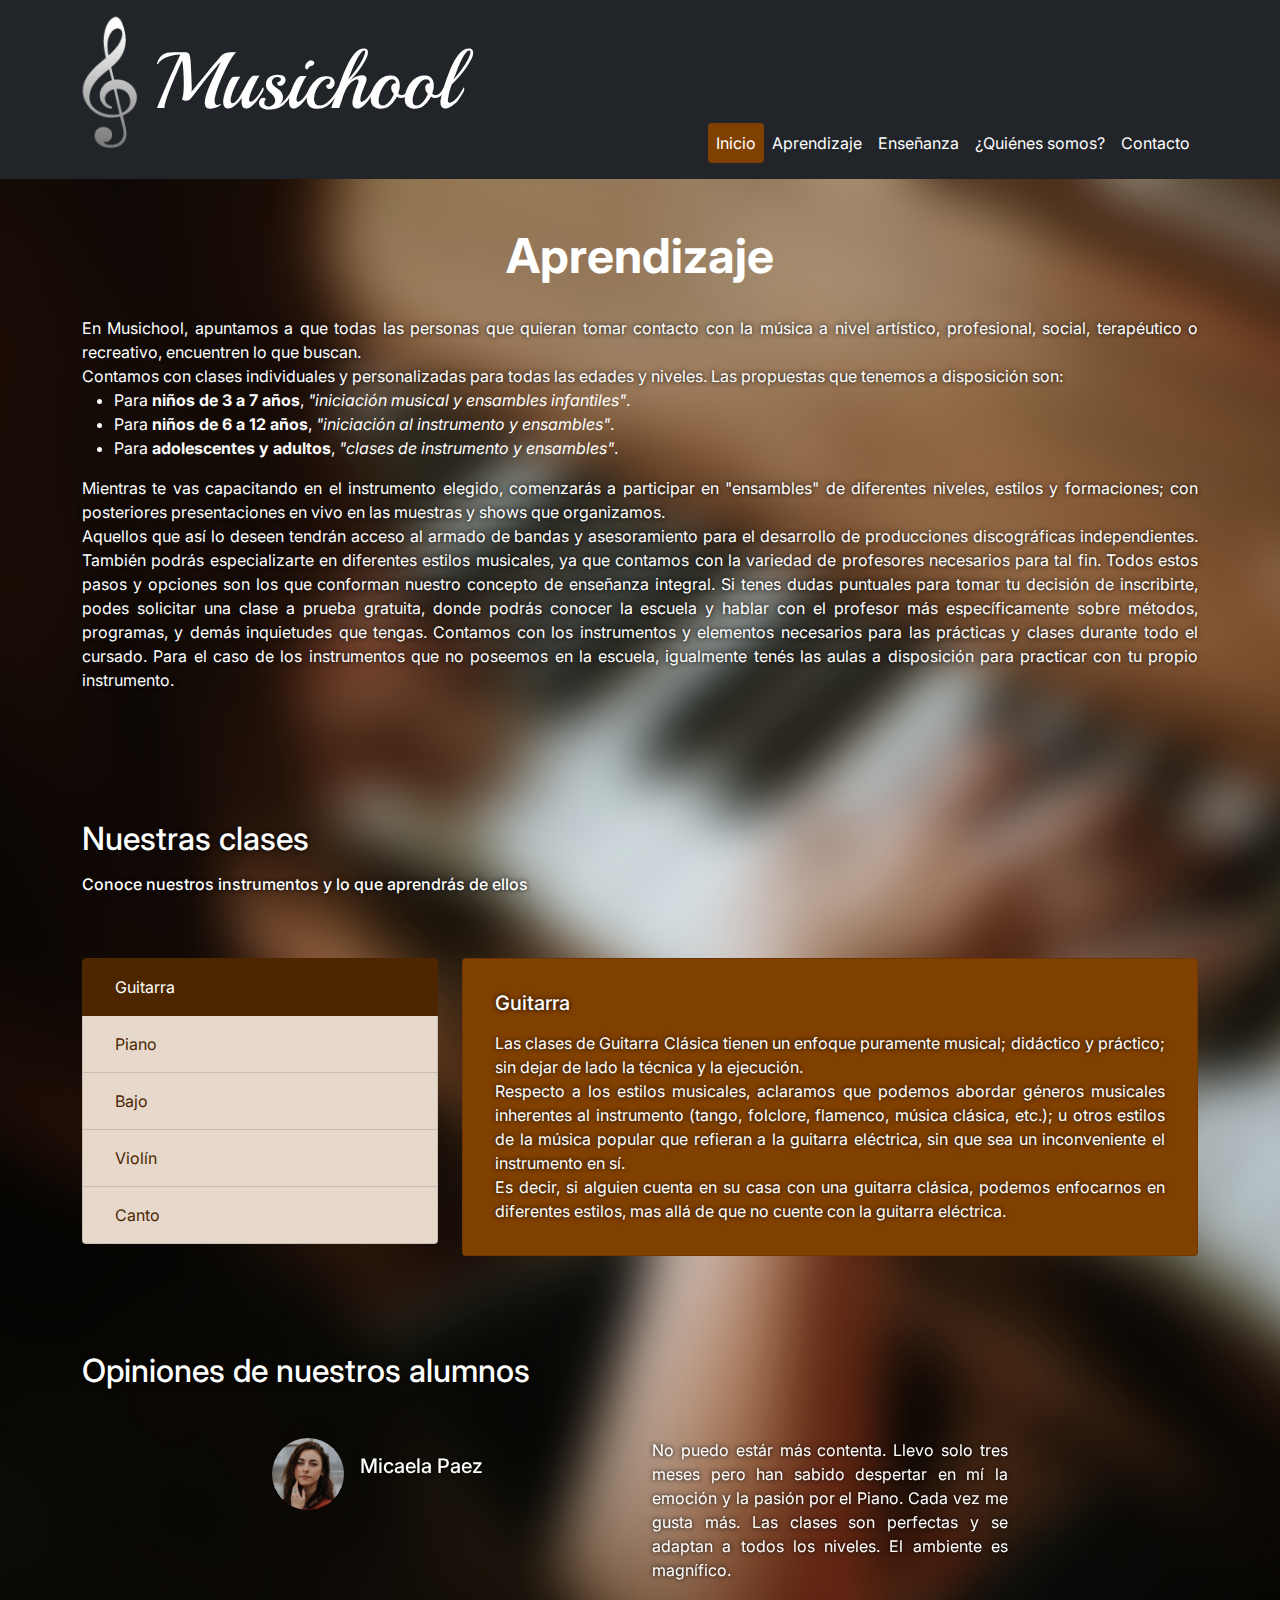
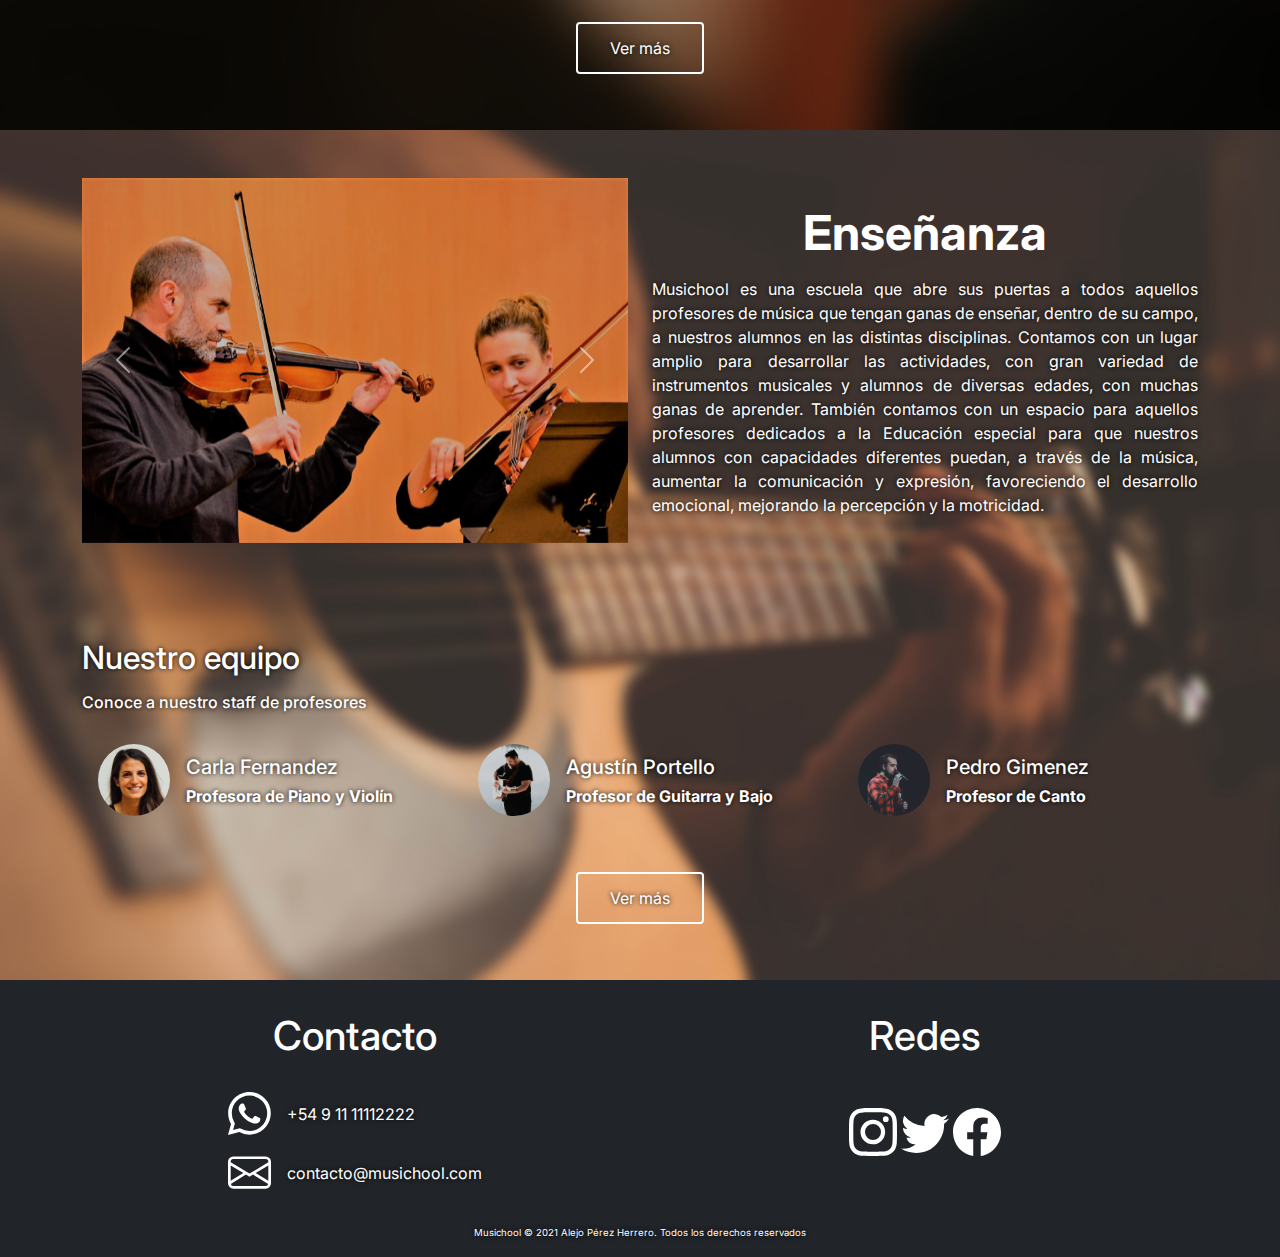
==== commit 3496e91d: "Actualización sitio" ====
--- a/index.html
+++ b/index.html
@@ -1,16 +1,16 @@
 <!DOCTYPE html>
-<html lang="en">
+<html lang="es">
 
 <head>
-    <meta charset="UTF-8" />
-    <meta http-equiv="X-UA-Compatible" content="IE=edge" />
-    <meta name="viewport" content="width=device-width, initial-scale=1.0" />
-    <link rel="preconnect" href="https://fonts.googleapis.com" />
-    <link rel="preconnect" href="https://fonts.gstatic.com" crossorigin />
+    <meta charset="UTF-8">
+    <meta http-equiv="X-UA-Compatible" content="IE=edge">
+    <meta name="viewport" content="width=device-width, initial-scale=1.0">
+    <link rel="preconnect" href="https://fonts.googleapis.com">
+    <link rel="preconnect" href="https://fonts.gstatic.com" crossorigin>
     <link href="https://fonts.googleapis.com/css2?family=Inter:wght@300;800&family=Playball&display=swap"
-        rel="stylesheet" />
-    <link rel="stylesheet" href="css/estilos.css" />
-    <link rel="stylesheet" href="https://cdn.jsdelivr.net/npm/bootstrap-icons@1.7.2/font/bootstrap-icons.css" />
+        rel="stylesheet">
+    <link rel="stylesheet" href="css/estilos.css">
+    <link rel="stylesheet" href="https://cdn.jsdelivr.net/npm/bootstrap-icons@1.7.2/font/bootstrap-icons.css">
     <script src="https://cdn.jsdelivr.net/npm/bootstrap@5.1.3/dist/js/bootstrap.bundle.min.js"
         integrity="sha384-ka7Sk0Gln4gmtz2MlQnikT1wXgYsOg+OMhuP+IlRH9sENBO0LRn5q+8nbTov4+1p"
         crossorigin="anonymous"></script>
@@ -20,122 +20,30 @@
 <body>
     <header class="bg-dark sticky-top">
         <div class="container">
-            <div class="d-flex align-items-end py-2">
-                <!-- 1200px menú hamburguesa -->
-                <a href="/" class="d-flex align-items-center me-md-auto text-decoration-none">
-                    <img src="img/logo-musichool.svg" width="100" height="120" alt="" />
+            <nav
+                class="navbar nav-pills navbar-expand-lg navbar-dark justify-content-around justify-content-lg-between align-items-lg-baseline">
+                <a href="/" class="d-flex align-items-center text-decoration-none">
+                    <img src="img/logo-musichool.svg" alt="logo" class="logo-size me-2">
                     <h1 class="nombre-sitio">Musichool</h1>
                 </a>
-
-                <ul class="nav nav-pills">
-                    <li class="nav-item">
-                        <a href="#" class="nav-link active" aria-current="page">Inicio</a>
-                    </li>
-                    <li class="nav-item"><a href="#" class="nav-link">Enseñanza</a></li>
-                    <li class="nav-item">
-                        <a href="#" class="nav-link">Aprendizaje</a>
-                    </li>
-                    <li class="nav-item">
-                        <a href="#" class="nav-link">¿Quiénes somos?</a>
-                    </li>
-                    <li class="nav-item"><a href="#" class="nav-link">Contacto</a></li>
-                </ul>
-            </div>
+                <button class="navbar-toggler" type="button" data-bs-toggle="collapse"
+                    data-bs-target="#navbarNavAltMarkup" aria-controls="navbarNavAltMarkup" aria-expanded="false"
+                    aria-label="Toggle navigation">
+                    <span class="navbar-toggler-icon"></span>
+                </button>
+                <div class="collapse navbar-collapse flex-grow-0" id="navbarNavAltMarkup">
+                    <div class="navbar-nav align-items-center mt-3">
+                        <a class="nav-link active" aria-current="page" href="#">Inicio</a>
+                        <a class="nav-link" href="page/aprendizaje.html">Aprendizaje</a>
+                        <a class="nav-link" href="page/ensenanza.html">Enseñanza</a>
+                        <a class="nav-link" href="page/quienes-somos.html">¿Quiénes somos?</a>
+                        <a href="page/contacto.html" class="nav-link">Contacto</a>
+                    </div>
+                </div>
+            </nav>
         </div>
     </header>
     <main>
-        <div class="fondo-e">
-            <div class="container py-4">
-                <section class="row">
-                    <div class="col slide-in-left">
-                        <div id="carouselExampleControls" class="carousel slide carousel-fade" data-bs-ride="carousel">
-                            <div class="carousel-inner">
-                                <div class="carousel-item active">
-                                    <img src="img/ensenanza-foto1.jpg" class="d-block w-100" alt="foto enseñanza">
-                                </div>
-                                <div class="carousel-item">
-                                    <img src="img/ensenanza-foto2.jpg" class="d-block w-100" alt="foto enseñanza">
-                                </div>
-                                <div class="carousel-item">
-                                    <img src="img/ensenanza-foto3.jpg" class="d-block w-100" alt="foto enseñanza">
-                                </div>
-                            </div>
-                            <button class="carousel-control-prev" type="button"
-                                data-bs-target="#carouselExampleControls" data-bs-slide="prev">
-                                <span class="carousel-control-prev-icon" aria-hidden="true"></span>
-                                <span class="visually-hidden">Anterior</span>
-                            </button>
-                            <button class="carousel-control-next" type="button"
-                                data-bs-target="#carouselExampleControls" data-bs-slide="next">
-                                <span class="carousel-control-next-icon" aria-hidden="true"></span>
-                                <span class="visually-hidden">Siguiente</span>
-                            </button>
-                        </div>
-                    </div>
-                    <article class="col slide-in-right">
-                        <h1 class="text-center titulo">Enseñanza</h1>
-                        <p>
-                            Musichool es una escuela que abre sus puertas a todos aquellos profesores de música que
-                            tengan ganas de enseñar, dentro de su campo, a nuestros alumnos en las distintas
-                            disciplinas. Contamos con un lugar amplio para desarrollar las actividades, con gran
-                            variedad de instrumentos musicales y alumnos de diversas edades, con muchas ganas de
-                            aprender.
-                            También contamos con un espacio para aquellos profesores dedicados a la Educación
-                            especial
-                            para que nuestros alumnos con capacidades diferentes puedan, a través de la música,
-                            aumentar
-                            la comunicación y expresión, favoreciendo el desarrollo emocional, mejorando la
-                            percepción y
-                            la motricidad.
-                        </p>
-                    </article>
-                </section>
-                <h2 class="mt-5 tracking-in-expand-fwd-top">Nuestro equipo</h2>
-                <section>
-                    <div class="row justify-content-around">
-                        <div class="col-3">
-                            <div class="card bg-transparent">
-                                <div class="card-body p-2">
-                                    <div class="d-flex align-items-center">
-                                        <img src="img/carla-fernandez.jpg" alt="" class="rounded-circle" />
-                                        <div class="ps-2">
-                                            <h5 class="card-title">Carla Fernandez</h5>
-                                            <h6 class="card-subtitle">Profesora de Piano</h6>
-                                        </div>
-                                    </div>
-                                </div>
-                            </div>
-                        </div>
-                        <div class="col-3">
-                            <div class="card bg-transparent">
-                                <div class="card-body p-2">
-                                    <div class="d-flex align-items-center">
-                                        <img src="img/agustin-portello.jpg" alt="" class="rounded-circle" />
-                                        <div class="ps-2">
-                                            <h5 class="card-title">Agustín Portello</h5>
-                                            <h6 class="card-subtitle">Profesor de Guitarra</h6>
-                                        </div>
-                                    </div>
-                                </div>
-                            </div>
-                        </div>
-                        <div class="col-3">
-                            <div class="card bg-transparent">
-                                <div class="card-body p-2">
-                                    <div class="d-flex align-items-center">
-                                        <img src="img/pedro-gimenez.jpg" alt="" class="rounded-circle" />
-                                        <div class="ps-2">
-                                            <h5 class="card-title">Pedro Gimenez</h5>
-                                            <h6 class="card-subtitle">Profesor de Canto</h6>
-                                        </div>
-                                    </div>
-                                </div>
-                            </div>
-                        </div>
-                    </div>
-                </section>
-            </div>
-        </div>
         <div class="fondo-a">
             <div class="container py-4">
                 <h1 class="titulo text-center">Aprendizaje</h1>
@@ -171,14 +79,22 @@
                         prueba gratuita, donde podrás conocer la escuela y hablar con el profesor más
                         específicamente sobre métodos, programas, y demás inquietudes que tengas.
 
-                        Contamos con los instrumentos y elementos necesarios para las prácticas y clases durante todo el cursado.
+                        Contamos con los instrumentos y elementos necesarios para las prácticas y clases durante todo el
+                        cursado.
                         Para el caso de los instrumentos que no poseemos en la escuela, igualmente tenés las aulas a
                         disposición para practicar con tu propio instrumento.</p>
                     </p>
                 </article>
-                <h2 class="mt-5">Nuestras clases</h2>
+                <div class="d-flex justify-content-evenly mt-3">
+                    <!-- <img src="img/aprendizaje1.jpg" width="450" alt="foto enseñanza"> -->
+                    <!-- <img src="img/aprendizaje2.jpg" width="450" alt="foto enseñanza"> -->
+                </div>
+                <div class="d-flex flex-column mt-5 mb-4">
+                    <h2>Nuestras clases</h2>
+                    <h3 class="fs-6">Conoce nuestros instrumentos y lo que aprendrás de ellos</h3>
+                </div>
                 <div class="row">
-                    <div class="col-4">
+                    <div class="mb-2 mb-lg-0 col-12 col-lg-4">
                         <div class="list-group" id="list-tab" role="tablist">
                             <a class="list-group-item list-group-item-primary list-group-item-action active"
                                 id="list-guitarra-list" data-bs-toggle="list" href="#list-guitarra" role="tab"
@@ -197,15 +113,25 @@
                                 aria-controls="list-canto">Canto</a>
                         </div>
                     </div>
-                    <div class="col-8">
+                    <div class="col-12 col-lg-8">
                         <div class="tab-content" id="nav-tabContent">
                             <div class="tab-pane fade show active" id="list-guitarra" role="tabpanel"
                                 aria-labelledby="list-guitarra-list">
                                 <div class="card">
                                     <div class="card-body">
                                         <h5 class="card-title">Guitarra</h5>
-                                        <p class="card-text">Some quick example text to build on the card title and make
-                                            up the bulk of the card's content.</p>
+                                        <p class="card-text">
+                                        <p>Las clases de Guitarra Clásica tienen un enfoque puramente musical; didáctico
+                                            y práctico; sin dejar de lado la técnica y la ejecución.</p>
+                                        <p>Respecto a los estilos musicales, aclaramos que podemos abordar géneros
+                                            musicales inherentes al instrumento (tango, folclore, flamenco, música
+                                            clásica, etc.); u otros estilos de la música popular que refieran a la
+                                            guitarra eléctrica, sin que sea un inconveniente el instrumento en sí.</p>
+                                        <p>Es decir, si alguien cuenta en su casa con una guitarra clásica, podemos
+                                            enfocarnos en diferentes estilos, mas allá de que no cuente con la guitarra
+                                            eléctrica.</p>
+
+                                        </p>
                                     </div>
                                 </div>
                             </div>
@@ -214,8 +140,17 @@
                                 <div class="card">
                                     <div class="card-body">
                                         <h5 class="card-title">Piano</h5>
-                                        <p class="card-text">Some quick example text to build on the card title and make
-                                            up the bulk of the card's content.</p>
+                                        <p class="card-text">
+                                        <p>Las clases de Piano son sumamente prácticas y enfocadas totalmente a lo
+                                            musical. Se enseña la técnica y la ejecución de manera dinámica para
+                                            facilitar el aprendizaje a los alumnos de la escuela.</p>
+                                        <p>Contamos con 2 pianos acústicos y uno eléctrico, tanto para las clases como
+                                            para las prácticas.</p>
+                                        <p>Es un instrumento ideal para complementar las clases de canto, guitarra,
+                                            bajo, violín y también para aquellos compositores o cantautores que gustan
+                                            de acompañarse o probar ciertas cuestiones armónicas o melódicas a medida
+                                            que desarrollan sus composiciones.</p>
+                                        </p>
                                     </div>
                                 </div>
                             </div>
@@ -223,8 +158,19 @@
                                 <div class="card">
                                     <div class="card-body">
                                         <h5 class="card-title">Bajo</h5>
-                                        <p class="card-text">Some quick example text to build on the card title and make
-                                            up the bulk of the card's content.</p>
+                                        <p class="card-text">
+                                        <p>Las clases de bajo estan focalizadas en la técnica y la ejecución, sin dejar
+                                            de lado lo musical, mediante clases prácticas brindadas de manera personal
+                                            y/o grupal.
+
+                                        </p>
+                                        <p>Contamos con instrumentos y equipos, tanto para la clase como para las
+                                            prácticas, que pueden ser utilizados por los alumnos, sin cargo.</p>
+                                        <p>Quienes gustaron de escuchar buenos bajos y con un sonido más moderno
+                                            comenzaron a utilizarlo en diversos estilos musicales.
+                                        </p>
+
+                                        </p>
                                     </div>
                                 </div>
                             </div>
@@ -233,8 +179,16 @@
                                 <div class="card">
                                     <div class="card-body">
                                         <h5 class="card-title">Violín</h5>
-                                        <p class="card-text">Some quick example text to build on the card title and make
-                                            up the bulk of the card's content.</p>
+                                        <p class="card-text">
+                                        <p>En el aprendizaje del Violín, las clases se basan inicialmente en el
+                                            desarrollo de la técnica, elemento fundamental para su ejecución. La
+                                            afinación y la utilización del arco requieren de gran dedicación y son de
+                                            especial importancia, desde la iniciación del alumno.</p>
+                                        <p>Estas cuestiones son necesarias para cualquier tipo de música que se quiera
+                                            tocar, ya sea clásica o popular. A la vez se toma como objetivo el
+                                            desarrollo del alumno como músico y su capacidad para interpretar una pieza.
+                                        </p>
+                                        </p>
                                     </div>
                                 </div>
                             </div>
@@ -243,111 +197,243 @@
                                 <div class="card">
                                     <div class="card-body">
                                         <h5 class="card-title">Canto</h5>
-                                        <p class="card-text">Some quick example text to build on the card title and make
-                                            up the bulk of the card's content.</p>
-                                    </div>
-                                </div>
-                            </div>
-                        </div>
-                    </div>
-                </div>
-                <h2 class="mt-5">Opiniones de nuestros alumnos</h2>
+                                        <p class="card-text">
+                                        <p>Se trabajan distintos ejercicios de relajación y corporales para que el
+                                            alumno vaya tomando conciencia de su propio cuerpo y especialmente de su
+                                            instrumento (la voz).</p>
+                                        <p>Se comienza con respiración diafragmático abdominal pura y luego respiración
+                                            costo diafragmática. La finalidad es el manejo del aire y la presión
+                                            necesaria del mismo para cada ejercicio o ejecución a desarrollar.</p>
+                                        <p>Trabajan con micrófono, movimiento escénico y expresión corporal.
+
+                                            También cantan sobre pistas para trabajar cuestiones de tempo y exactitud
+                                            interpretativa y sin ellas con el acompañamiento de los profesores, ya sea
+                                            en piano o guitarra para lograr versiones y generar la cuestión artística de
+                                            hacer música de una manera realista.</p>
+                                        </p>
+                                    </div>
+                                </div>
+                            </div>
+                        </div>
+                    </div>
+                </div>
+                <h2 class="mt-5 mb-4">Opiniones de nuestros alumnos</h2>
                 <section>
                     <div class="carousel slide" data-bs-ride="carousel">
                         <div class="carousel-inner">
                             <div class="carousel-item active">
-                                <div class="row justify-content-center">
-                                    <div class="col-4 d-flex align-items-center">
-                                        <img src="img/micaela-paez.jpg" alt="" class="rounded-circle" />
+                                <div class="row justify-content-center align-items-start">
+                                    <div class="col-12 col-lg-4 d-flex align-items-center">
+                                        <img src="img/micaela-paez.jpg" alt="micaela paez" class="rounded-circle">
                                         <h5 class="card-title ps-2">Micaela Paez</h5>
                                     </div>
-                                    <div class="col-4">
-                                        <p>Hola cómo estás</p>
+                                    <div class="mt-3 mt-lg-0 col-12 col-lg-4">
+                                        <p>No puedo estár más contenta. Llevo solo tres meses pero han sabido despertar
+                                            en mí la emoción y la pasión por el Piano. Cada vez me gusta más. Las clases
+                                            son perfectas y se adaptan a todos los niveles. El ambiente es magnífico.
+                                        </p>
                                     </div>
                                 </div>
                             </div>
                             <div class="carousel-item">
-                                <div class="row justify-content-center">
-                                    <div class="col-4 d-flex align-items-center">
-                                        <img src="img/nicolas-perez.jpg" alt="" class="rounded-circle" />
+                                <div class="row justify-content-center align-items-start">
+                                    <div class="col-12 col-lg-4 d-flex align-items-center">
+                                        <img src="img/nicolas-perez.jpg" alt="nicolás pérez" class="rounded-circle">
                                         <h5 class="card-title ps-2">Nicolás Pérez</h5>
                                     </div>
-                                    <div class="col-4">
-                                        <p>Hola cómo estás</p>
+                                    <div class="mt-3 mt-lg-0 col-12 col-lg-4">
+                                        <p>Estoy encantado con las clases de Violín y el trato recibido por la escuela
+                                            en todo momento. Sin duda un equipo excepcional de gran calidad humana,
+                                            cercanía y profesionalidad. Magníficos profesores, excelentes con todos,
+                                            inclusive los más niños.</p>
                                     </div>
                                 </div>
                             </div>
                             <div class="carousel-item">
-                                <div class="row justify-content-center">
-                                    <div class="col-4 d-flex align-items-center">
-                                        <img src="img/rodrigo-tablada.jpg" alt="" class="rounded-circle" />
+                                <div class="row justify-content-center align-items-start">
+                                    <div class="col-12 col-lg-4 d-flex align-items-center">
+                                        <img src="img/rodrigo-tablada.jpg" alt="rodrigo tablada" class="rounded-circle">
                                         <h5 class="card-title ps-2">Rodrigo Tablada</h5>
                                     </div>
-                                    <div class="col-4">
-                                        <p>Hola cómo estás</p>
+                                    <div class="mt-3 mt-lg-0 col-12 col-lg-4">
+                                        <p>Los profesores son excelentes y su paciencia es inagotable. Soy alumno
+                                            principiante de Canto y Bajo y, gracias a ellos, me siento muy motivado. El
+                                            ambiente de la escuela es increíble y muy familiar.</p>
                                     </div>
                                 </div>
                             </div>
                         </div>
                     </div>
                 </section>
+                <div class="d-flex justify-content-center mt-3">
+                    <a class="btn pulse" href="page/aprendizaje.html">Ver más</a>
+                </div>
+            </div>
+        </div>
+        <div class="fondo-e">
+            <div class="container py-4">
+                <section class="row align-items-center">
+                    <div class="col d-none d-lg-block">
+                        <div id="carouselExampleControls" class="carousel slide carousel-fade" data-bs-ride="carousel">
+                            <div class="carousel-inner">
+                                <div class="carousel-item active">
+                                    <img src="img/ensenanza-foto1.jpg" class="d-block w-100" alt="foto enseñanza">
+                                </div>
+                                <div class="carousel-item">
+                                    <img src="img/ensenanza-foto2.jpg" class="d-block w-100" alt="foto enseñanza">
+                                </div>
+                                <div class="carousel-item">
+                                    <img src="img/ensenanza-foto3.jpg" class="d-block w-100" alt="foto enseñanza">
+                                </div>
+                            </div>
+                            <button class="carousel-control-prev" type="button"
+                                data-bs-target="#carouselExampleControls" data-bs-slide="prev">
+                                <span class="carousel-control-prev-icon" aria-hidden="true"></span>
+                                <span class="visually-hidden">Anterior</span>
+                            </button>
+                            <button class="carousel-control-next" type="button"
+                                data-bs-target="#carouselExampleControls" data-bs-slide="next">
+                                <span class="carousel-control-next-icon" aria-hidden="true"></span>
+                                <span class="visually-hidden">Siguiente</span>
+                            </button>
+                        </div>
+                    </div>
+                    <article class="col">
+                        <h1 class="text-center titulo">Enseñanza</h1>
+                        <p>
+                            Musichool es una escuela que abre sus puertas a todos aquellos profesores de música que
+                            tengan ganas de enseñar, dentro de su campo, a nuestros alumnos en las distintas
+                            disciplinas. Contamos con un lugar amplio para desarrollar las actividades, con gran
+                            variedad de instrumentos musicales y alumnos de diversas edades, con muchas ganas de
+                            aprender.
+                            También contamos con un espacio para aquellos profesores dedicados a la Educación
+                            especial
+                            para que nuestros alumnos con capacidades diferentes puedan, a través de la música,
+                            aumentar
+                            la comunicación y expresión, favoreciendo el desarrollo emocional, mejorando la
+                            percepción y
+                            la motricidad.
+                        </p>
+                    </article>
+                </section>
+                <div class="d-flex flex-column mt-5">
+                    <h2>Nuestro equipo</h2>
+                    <h3 class="fs-6">Conoce a nuestro staff de profesores</h3>
+                </div>
+                <section>
+                    <div class="row justify-content-center">
+                        <div class="col">
+                            <div class="card bg-transparent">
+                                <div class="card-body p-2">
+                                    <div class="d-flex align-items-center">
+                                        <img src="img/carla-fernandez.jpg" alt="" class="rounded-circle">
+                                        <div class="ps-2">
+                                            <h5 class="card-title">Carla Fernandez</h5>
+                                            <h6 class="card-subtitle">Profesora de Piano y Violín</h6>
+                                        </div>
+                                    </div>
+                                </div>
+                            </div>
+                        </div>
+                        <div class="col">
+                            <div class="card bg-transparent">
+                                <div class="card-body p-2">
+                                    <div class="d-flex align-items-center">
+                                        <img src="img/agustin-portello.jpg" alt="" class="rounded-circle">
+                                        <div class="ps-2">
+                                            <h5 class="card-title">Agustín Portello</h5>
+                                            <h6 class="card-subtitle">Profesor de Guitarra y Bajo</h6>
+                                        </div>
+                                    </div>
+                                </div>
+                            </div>
+                        </div>
+                        <div class="col">
+                            <div class="card bg-transparent">
+                                <div class="card-body p-2">
+                                    <div class="d-flex align-items-center">
+                                        <img src="img/pedro-gimenez.jpg" alt="pedro gimenez" class="rounded-circle">
+                                        <div class="ps-2">
+                                            <h5 class="card-title">Pedro Gimenez</h5>
+                                            <h6 class="card-subtitle">Profesor de Canto</h6>
+                                        </div>
+                                    </div>
+                                </div>
+                            </div>
+                        </div>
+                    </div>
+                </section>
+                <div class="d-flex justify-content-center mt-3">
+                    <a class="btn pulse" href="page/ensenanza.html">Ver más</a>
+                </div>
             </div>
         </div>
     </main>
     <footer class="bg-dark">
-        <div class="container pt-3 pb-5">
-            <div class="row justify-content-around">
-                <div class="col-4">
-                    <h1>Contacto</h1>
-                    <section class="pt-2">
-                        <div class="d-flex align-items-center mb-2">
-                            <svg xmlns="http://www.w3.org/2000/svg" fill="currentColor"
-                                class="bi bi-whatsapp contacto-iconos special" viewBox="0 0 16 16">
-                                <path
-                                    d="M13.601 2.326A7.854 7.854 0 0 0 7.994 0C3.627 0 .068 3.558.064 7.926c0 1.399.366 2.76 1.057 3.965L0 16l4.204-1.102a7.933 7.933 0 0 0 3.79.965h.004c4.368 0 7.926-3.558 7.93-7.93A7.898 7.898 0 0 0 13.6 2.326zM7.994 14.521a6.573 6.573 0 0 1-3.356-.92l-.24-.144-2.494.654.666-2.433-.156-.251a6.56 6.56 0 0 1-1.007-3.505c0-3.626 2.957-6.584 6.591-6.584a6.56 6.56 0 0 1 4.66 1.931 6.557 6.557 0 0 1 1.928 4.66c-.004 3.639-2.961 6.592-6.592 6.592zm3.615-4.934c-.197-.099-1.17-.578-1.353-.646-.182-.065-.315-.099-.445.099-.133.197-.513.646-.627.775-.114.133-.232.148-.43.05-.197-.1-.836-.308-1.592-.985-.59-.525-.985-1.175-1.103-1.372-.114-.198-.011-.304.088-.403.087-.088.197-.232.296-.346.1-.114.133-.198.198-.33.065-.134.034-.248-.015-.347-.05-.099-.445-1.076-.612-1.47-.16-.389-.323-.335-.445-.34-.114-.007-.247-.007-.38-.007a.729.729 0 0 0-.529.247c-.182.198-.691.677-.691 1.654 0 .977.71 1.916.81 2.049.098.133 1.394 2.132 3.383 2.992.47.205.84.326 1.129.418.475.152.904.129 1.246.08.38-.058 1.171-.48 1.338-.943.164-.464.164-.86.114-.943-.049-.084-.182-.133-.38-.232z" />
-                            </svg>
-                            <p class="ps-2">+54 9 11 11112222</p>
-                        </div>
-                        <div class="d-flex align-items-center">
-                            <svg xmlns="http://www.w3.org/2000/svg" fill="currentColor"
-                                class="bi bi-envelope contacto-iconos special" viewBox="0 0 16 16">
-                                <path
-                                    d="M0 4a2 2 0 0 1 2-2h12a2 2 0 0 1 2 2v8a2 2 0 0 1-2 2H2a2 2 0 0 1-2-2V4Zm2-1a1 1 0 0 0-1 1v.217l7 4.2 7-4.2V4a1 1 0 0 0-1-1H2Zm13 2.383-4.708 2.825L15 11.105V5.383Zm-.034 6.876-5.64-3.471L8 9.583l-1.326-.795-5.64 3.47A1 1 0 0 0 2 13h12a1 1 0 0 0 .966-.741ZM1 11.105l4.708-2.897L1 5.383v5.722Z" />
-                            </svg>
-                            <p class="ps-2">blabla@gmail.com</p>
-                        </div>
-                    </section>
-                </div>
-                <div class="col-4">
-                    <h1>Redes</h1>
-                    <section class="pt-3">
-                        <div class="row">
-                            <a href="https://www.instagram.com/" class="text-decoration-none col-2">
+        <div class="container pt-3 pb-3">
+            <div class="row justify-content-evenly">
+                <div class="col-12 col-sm-6">
+                    <div class="d-flex flex-column align-items-center">
+                        <h1>Contacto</h1>
+                        <section class="pt-sm-2">
+                            <div class="d-flex align-items-center mb-2">
                                 <svg xmlns="http://www.w3.org/2000/svg" fill="currentColor"
-                                    class="bi bi-instagram contacto-iconos" viewBox="0 0 16 16">
+                                    class="bi bi-whatsapp contacto-iconos special" viewBox="0 0 16 16">
                                     <path
-                                        d="M8 0C5.829 0 5.556.01 4.703.048 3.85.088 3.269.222 2.76.42a3.917 3.917 0 0 0-1.417.923A3.927 3.927 0 0 0 .42 2.76C.222 3.268.087 3.85.048 4.7.01 5.555 0 5.827 0 8.001c0 2.172.01 2.444.048 3.297.04.852.174 1.433.372 1.942.205.526.478.972.923 1.417.444.445.89.719 1.416.923.51.198 1.09.333 1.942.372C5.555 15.99 5.827 16 8 16s2.444-.01 3.298-.048c.851-.04 1.434-.174 1.943-.372a3.916 3.916 0 0 0 1.416-.923c.445-.445.718-.891.923-1.417.197-.509.332-1.09.372-1.942C15.99 10.445 16 10.173 16 8s-.01-2.445-.048-3.299c-.04-.851-.175-1.433-.372-1.941a3.926 3.926 0 0 0-.923-1.417A3.911 3.911 0 0 0 13.24.42c-.51-.198-1.092-.333-1.943-.372C10.443.01 10.172 0 7.998 0h.003zm-.717 1.442h.718c2.136 0 2.389.007 3.232.046.78.035 1.204.166 1.486.275.373.145.64.319.92.599.28.28.453.546.598.92.11.281.24.705.275 1.485.039.843.047 1.096.047 3.231s-.008 2.389-.047 3.232c-.035.78-.166 1.203-.275 1.485a2.47 2.47 0 0 1-.599.919c-.28.28-.546.453-.92.598-.28.11-.704.24-1.485.276-.843.038-1.096.047-3.232.047s-2.39-.009-3.233-.047c-.78-.036-1.203-.166-1.485-.276a2.478 2.478 0 0 1-.92-.598 2.48 2.48 0 0 1-.6-.92c-.109-.281-.24-.705-.275-1.485-.038-.843-.046-1.096-.046-3.233 0-2.136.008-2.388.046-3.231.036-.78.166-1.204.276-1.486.145-.373.319-.64.599-.92.28-.28.546-.453.92-.598.282-.11.705-.24 1.485-.276.738-.034 1.024-.044 2.515-.045v.002zm4.988 1.328a.96.96 0 1 0 0 1.92.96.96 0 0 0 0-1.92zm-4.27 1.122a4.109 4.109 0 1 0 0 8.217 4.109 4.109 0 0 0 0-8.217zm0 1.441a2.667 2.667 0 1 1 0 5.334 2.667 2.667 0 0 1 0-5.334z" />
+                                        d="M13.601 2.326A7.854 7.854 0 0 0 7.994 0C3.627 0 .068 3.558.064 7.926c0 1.399.366 2.76 1.057 3.965L0 16l4.204-1.102a7.933 7.933 0 0 0 3.79.965h.004c4.368 0 7.926-3.558 7.93-7.93A7.898 7.898 0 0 0 13.6 2.326zM7.994 14.521a6.573 6.573 0 0 1-3.356-.92l-.24-.144-2.494.654.666-2.433-.156-.251a6.56 6.56 0 0 1-1.007-3.505c0-3.626 2.957-6.584 6.591-6.584a6.56 6.56 0 0 1 4.66 1.931 6.557 6.557 0 0 1 1.928 4.66c-.004 3.639-2.961 6.592-6.592 6.592zm3.615-4.934c-.197-.099-1.17-.578-1.353-.646-.182-.065-.315-.099-.445.099-.133.197-.513.646-.627.775-.114.133-.232.148-.43.05-.197-.1-.836-.308-1.592-.985-.59-.525-.985-1.175-1.103-1.372-.114-.198-.011-.304.088-.403.087-.088.197-.232.296-.346.1-.114.133-.198.198-.33.065-.134.034-.248-.015-.347-.05-.099-.445-1.076-.612-1.47-.16-.389-.323-.335-.445-.34-.114-.007-.247-.007-.38-.007a.729.729 0 0 0-.529.247c-.182.198-.691.677-.691 1.654 0 .977.71 1.916.81 2.049.098.133 1.394 2.132 3.383 2.992.47.205.84.326 1.129.418.475.152.904.129 1.246.08.38-.058 1.171-.48 1.338-.943.164-.464.164-.86.114-.943-.049-.084-.182-.133-.38-.232z">
                                 </svg>
-                            </a>
-                            <a href="https://www.twitter.com/" class="text-decoration-none col-2">
+                                <p class="ps-2">+54 9 11 11112222</p>
+                            </div>
+                            <div class="d-flex align-items-center">
                                 <svg xmlns="http://www.w3.org/2000/svg" fill="currentColor"
-                                    class="bi bi-twitter contacto-iconos" viewBox="0 0 16 16">
+                                    class="bi bi-envelope contacto-iconos special" viewBox="0 0 16 16">
                                     <path
-                                        d="M5.026 15c6.038 0 9.341-5.003 9.341-9.334 0-.14 0-.282-.006-.422A6.685 6.685 0 0 0 16 3.542a6.658 6.658 0 0 1-1.889.518 3.301 3.301 0 0 0 1.447-1.817 6.533 6.533 0 0 1-2.087.793A3.286 3.286 0 0 0 7.875 6.03a9.325 9.325 0 0 1-6.767-3.429 3.289 3.289 0 0 0 1.018 4.382A3.323 3.323 0 0 1 .64 6.575v.045a3.288 3.288 0 0 0 2.632 3.218 3.203 3.203 0 0 1-.865.115 3.23 3.23 0 0 1-.614-.057 3.283 3.283 0 0 0 3.067 2.277A6.588 6.588 0 0 1 .78 13.58a6.32 6.32 0 0 1-.78-.045A9.344 9.344 0 0 0 5.026 15z" />
+                                        d="M0 4a2 2 0 0 1 2-2h12a2 2 0 0 1 2 2v8a2 2 0 0 1-2 2H2a2 2 0 0 1-2-2V4Zm2-1a1 1 0 0 0-1 1v.217l7 4.2 7-4.2V4a1 1 0 0 0-1-1H2Zm13 2.383-4.708 2.825L15 11.105V5.383Zm-.034 6.876-5.64-3.471L8 9.583l-1.326-.795-5.64 3.47A1 1 0 0 0 2 13h12a1 1 0 0 0 .966-.741ZM1 11.105l4.708-2.897L1 5.383v5.722Z">
                                 </svg>
-                            </a>
-                            <a href="https://www.facebook.com/" class="text-decoration-none col-2">
-                                <svg xmlns="http://www.w3.org/2000/svg" fill="currentColor"
-                                    class="bi bi-facebook contacto-iconos" viewBox="0 0 16 16">
-                                    <path
-                                        d="M16 8.049c0-4.446-3.582-8.05-8-8.05C3.58 0-.002 3.603-.002 8.05c0 4.017 2.926 7.347 6.75 7.951v-5.625h-2.03V8.05H6.75V6.275c0-2.017 1.195-3.131 3.022-3.131.876 0 1.791.157 1.791.157v1.98h-1.009c-.993 0-1.303.621-1.303 1.258v1.51h2.218l-.354 2.326H9.25V16c3.824-.604 6.75-3.934 6.75-7.951z" />
-                                </svg>
-                            </a>
-                        </div>
-                    </section>
+                                <p class="ps-2">contacto@musichool.com</p>
+                            </div>
+                        </section>
+                    </div>
+                </div>
+                <div class="col-12 col-sm-6 mt-3 mt-sm-0">
+                    <div class="d-flex align-items-center justify-content-center flex-column">
+                        <h1>Redes</h1>
+                        <section class="pt-sm-3">
+                            <div class="d-inline">
+                                <a href="https://www.instagram.com/"
+                                    class="text-decoration-none col-1 col-sm-3 col-xl-2">
+                                    <svg xmlns="http://www.w3.org/2000/svg" fill="currentColor"
+                                        class="bi bi-instagram contacto-iconos" viewBox="0 0 16 16">
+                                        <path
+                                            d="M8 0C5.829 0 5.556.01 4.703.048 3.85.088 3.269.222 2.76.42a3.917 3.917 0 0 0-1.417.923A3.927 3.927 0 0 0 .42 2.76C.222 3.268.087 3.85.048 4.7.01 5.555 0 5.827 0 8.001c0 2.172.01 2.444.048 3.297.04.852.174 1.433.372 1.942.205.526.478.972.923 1.417.444.445.89.719 1.416.923.51.198 1.09.333 1.942.372C5.555 15.99 5.827 16 8 16s2.444-.01 3.298-.048c.851-.04 1.434-.174 1.943-.372a3.916 3.916 0 0 0 1.416-.923c.445-.445.718-.891.923-1.417.197-.509.332-1.09.372-1.942C15.99 10.445 16 10.173 16 8s-.01-2.445-.048-3.299c-.04-.851-.175-1.433-.372-1.941a3.926 3.926 0 0 0-.923-1.417A3.911 3.911 0 0 0 13.24.42c-.51-.198-1.092-.333-1.943-.372C10.443.01 10.172 0 7.998 0h.003zm-.717 1.442h.718c2.136 0 2.389.007 3.232.046.78.035 1.204.166 1.486.275.373.145.64.319.92.599.28.28.453.546.598.92.11.281.24.705.275 1.485.039.843.047 1.096.047 3.231s-.008 2.389-.047 3.232c-.035.78-.166 1.203-.275 1.485a2.47 2.47 0 0 1-.599.919c-.28.28-.546.453-.92.598-.28.11-.704.24-1.485.276-.843.038-1.096.047-3.232.047s-2.39-.009-3.233-.047c-.78-.036-1.203-.166-1.485-.276a2.478 2.478 0 0 1-.92-.598 2.48 2.48 0 0 1-.6-.92c-.109-.281-.24-.705-.275-1.485-.038-.843-.046-1.096-.046-3.233 0-2.136.008-2.388.046-3.231.036-.78.166-1.204.276-1.486.145-.373.319-.64.599-.92.28-.28.546-.453.92-.598.282-.11.705-.24 1.485-.276.738-.034 1.024-.044 2.515-.045v.002zm4.988 1.328a.96.96 0 1 0 0 1.92.96.96 0 0 0 0-1.92zm-4.27 1.122a4.109 4.109 0 1 0 0 8.217 4.109 4.109 0 0 0 0-8.217zm0 1.441a2.667 2.667 0 1 1 0 5.334 2.667 2.667 0 0 1 0-5.334z">
+                                    </svg>
+                                </a>
+                            </div>
+                            <div class="d-inline">
+                                <a href="https://www.twitter.com/" class="text-decoration-none col-1 col-sm-3 col-xl-2">
+                                    <svg xmlns="http://www.w3.org/2000/svg" fill="currentColor"
+                                        class="bi bi-twitter contacto-iconos" viewBox="0 0 16 16">
+                                        <path
+                                            d="M5.026 15c6.038 0 9.341-5.003 9.341-9.334 0-.14 0-.282-.006-.422A6.685 6.685 0 0 0 16 3.542a6.658 6.658 0 0 1-1.889.518 3.301 3.301 0 0 0 1.447-1.817 6.533 6.533 0 0 1-2.087.793A3.286 3.286 0 0 0 7.875 6.03a9.325 9.325 0 0 1-6.767-3.429 3.289 3.289 0 0 0 1.018 4.382A3.323 3.323 0 0 1 .64 6.575v.045a3.288 3.288 0 0 0 2.632 3.218 3.203 3.203 0 0 1-.865.115 3.23 3.23 0 0 1-.614-.057 3.283 3.283 0 0 0 3.067 2.277A6.588 6.588 0 0 1 .78 13.58a6.32 6.32 0 0 1-.78-.045A9.344 9.344 0 0 0 5.026 15z">
+                                    </svg>
+                                </a>
+                            </div>
+                            <div class="d-inline">
+                                <a href="https://www.facebook.com/"
+                                    class="text-decoration-none col-1 col-sm-3 col-xl-2">
+                                    <svg xmlns="http://www.w3.org/2000/svg" fill="currentColor"
+                                        class="bi bi-facebook contacto-iconos" viewBox="0 0 16 16">
+                                        <path
+                                            d="M16 8.049c0-4.446-3.582-8.05-8-8.05C3.58 0-.002 3.603-.002 8.05c0 4.017 2.926 7.347 6.75 7.951v-5.625h-2.03V8.05H6.75V6.275c0-2.017 1.195-3.131 3.022-3.131.876 0 1.791.157 1.791.157v1.98h-1.009c-.993 0-1.303.621-1.303 1.258v1.51h2.218l-.354 2.326H9.25V16c3.824-.604 6.75-3.934 6.75-7.951z">
+                                    </svg>
+                                </a>
+                            </div>
+                        </section>
+                    </div>
                 </div>
             </div>
         </div>
+        <p class="container copyright">Musichool © 2021 Alejo Pérez Herrero. Todos los derechos reservados</p>
     </footer>
 </body>
 
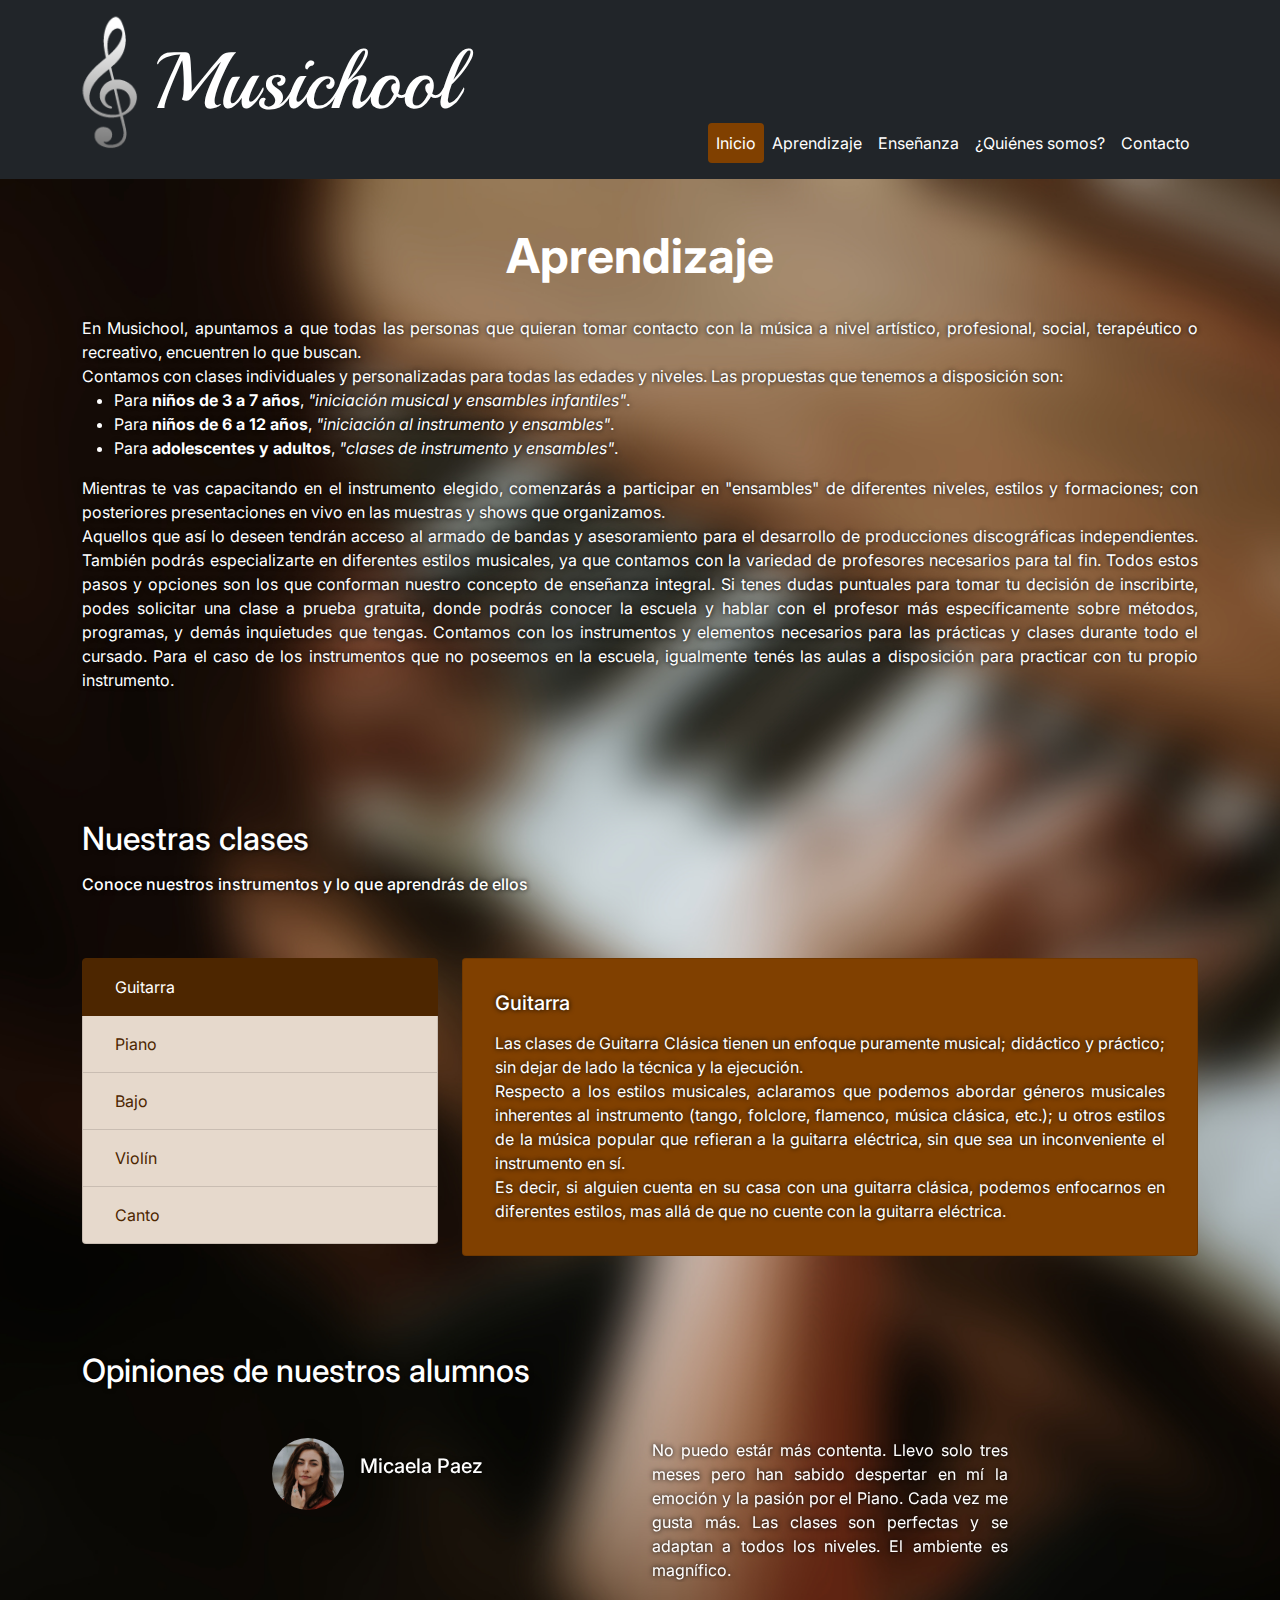
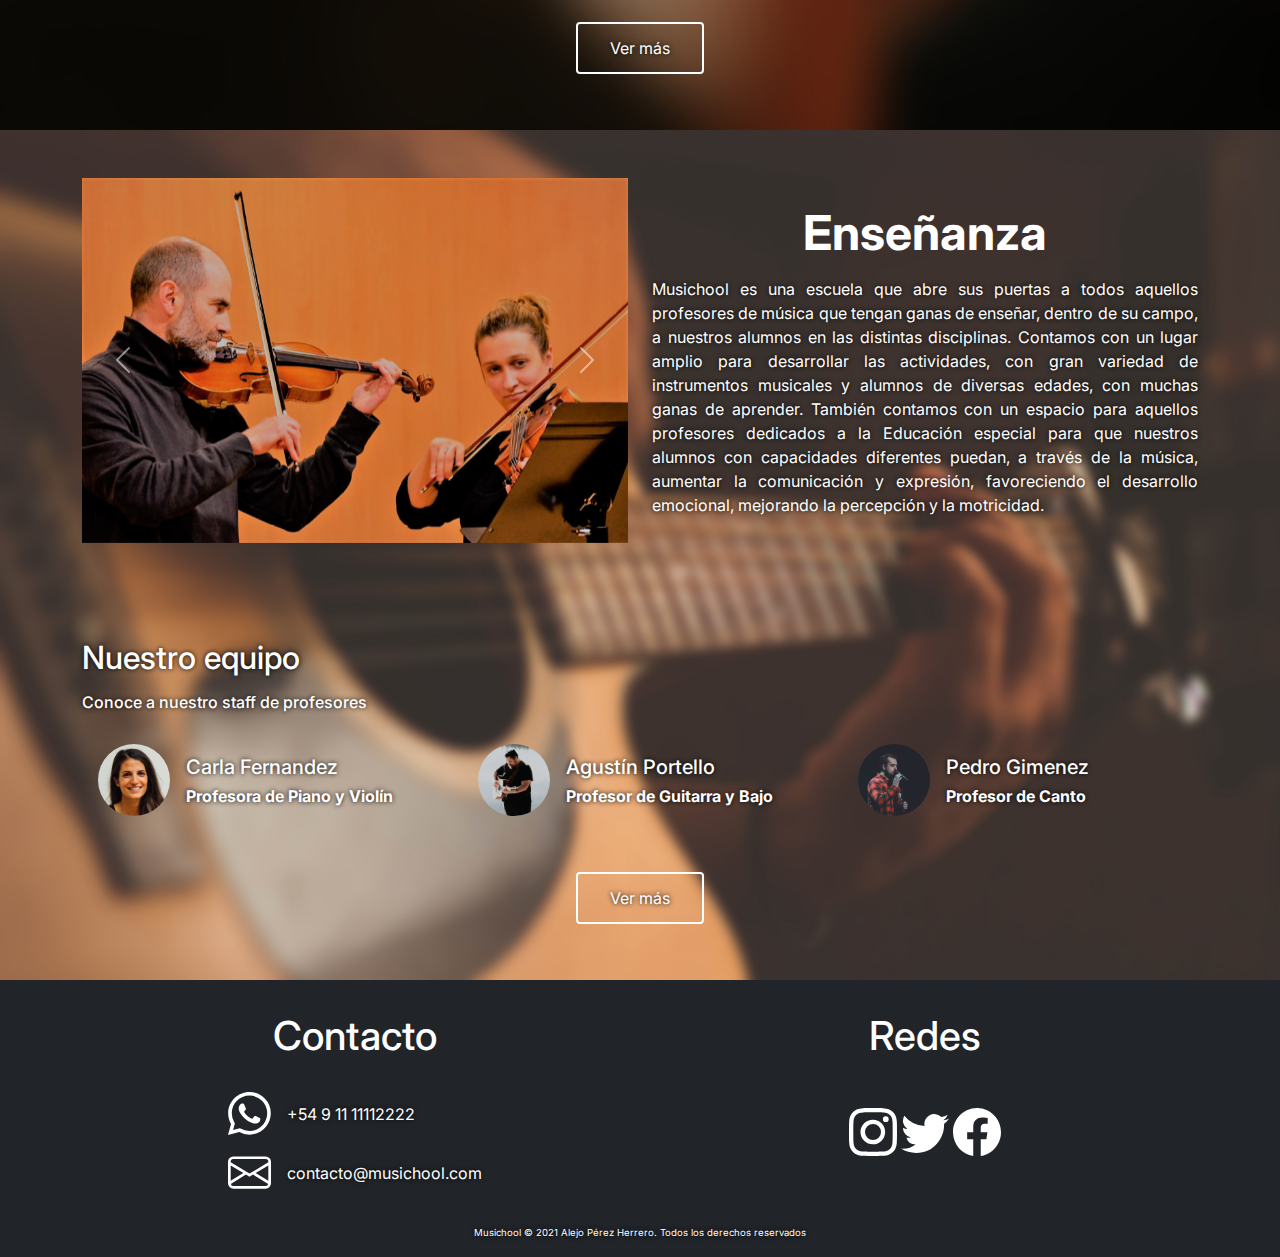
==== commit ba700f1c: "Casi finalizado" ====
--- a/index.html
+++ b/index.html
@@ -5,6 +5,8 @@
     <meta charset="UTF-8">
     <meta http-equiv="X-UA-Compatible" content="IE=edge">
     <meta name="viewport" content="width=device-width, initial-scale=1.0">
+    <meta name="description" content="Somos apasionados por la enseñanza del arte musical. Forma parte de nuestro equipo o aprende a utilizar distintos instrumentos musicales.">
+    <meta name="keywords" content="ESCUELA, MÚSICA, GUITARRA, PIANO, INSTRUMENTOS, PROFESOR, LECCIONES">
     <link rel="preconnect" href="https://fonts.googleapis.com">
     <link rel="preconnect" href="https://fonts.gstatic.com" crossorigin>
     <link href="https://fonts.googleapis.com/css2?family=Inter:wght@300;800&family=Playball&display=swap"
@@ -14,7 +16,7 @@
     <script src="https://cdn.jsdelivr.net/npm/bootstrap@5.1.3/dist/js/bootstrap.bundle.min.js"
         integrity="sha384-ka7Sk0Gln4gmtz2MlQnikT1wXgYsOg+OMhuP+IlRH9sENBO0LRn5q+8nbTov4+1p"
         crossorigin="anonymous"></script>
-    <title>Document</title>
+    <title>Musichool | Escuela de música</title>
 </head>
 
 <body>
@@ -37,7 +39,7 @@
                         <a class="nav-link" href="page/aprendizaje.html">Aprendizaje</a>
                         <a class="nav-link" href="page/ensenanza.html">Enseñanza</a>
                         <a class="nav-link" href="page/quienes-somos.html">¿Quiénes somos?</a>
-                        <a href="page/contacto.html" class="nav-link">Contacto</a>
+                        <a class="nav-link" href="page/contacto.html">Contacto</a>
                     </div>
                 </div>
             </nav>
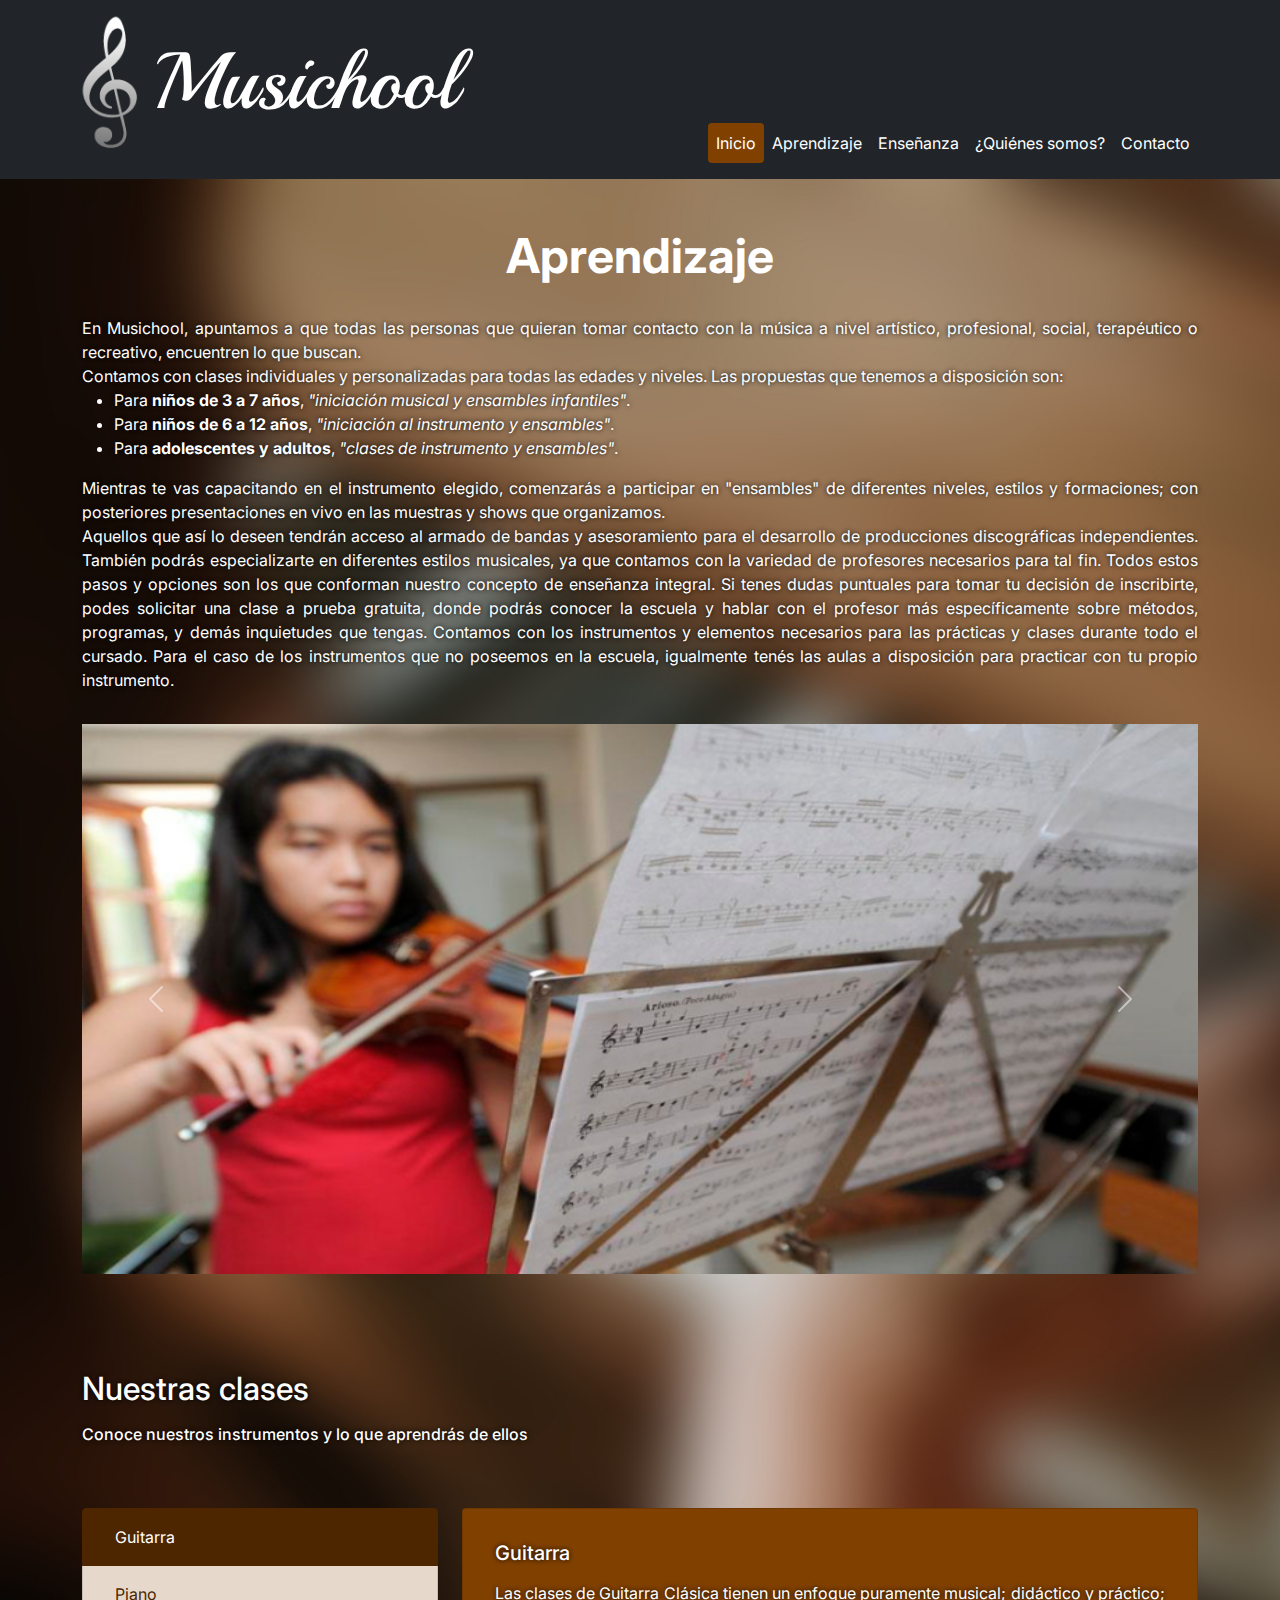
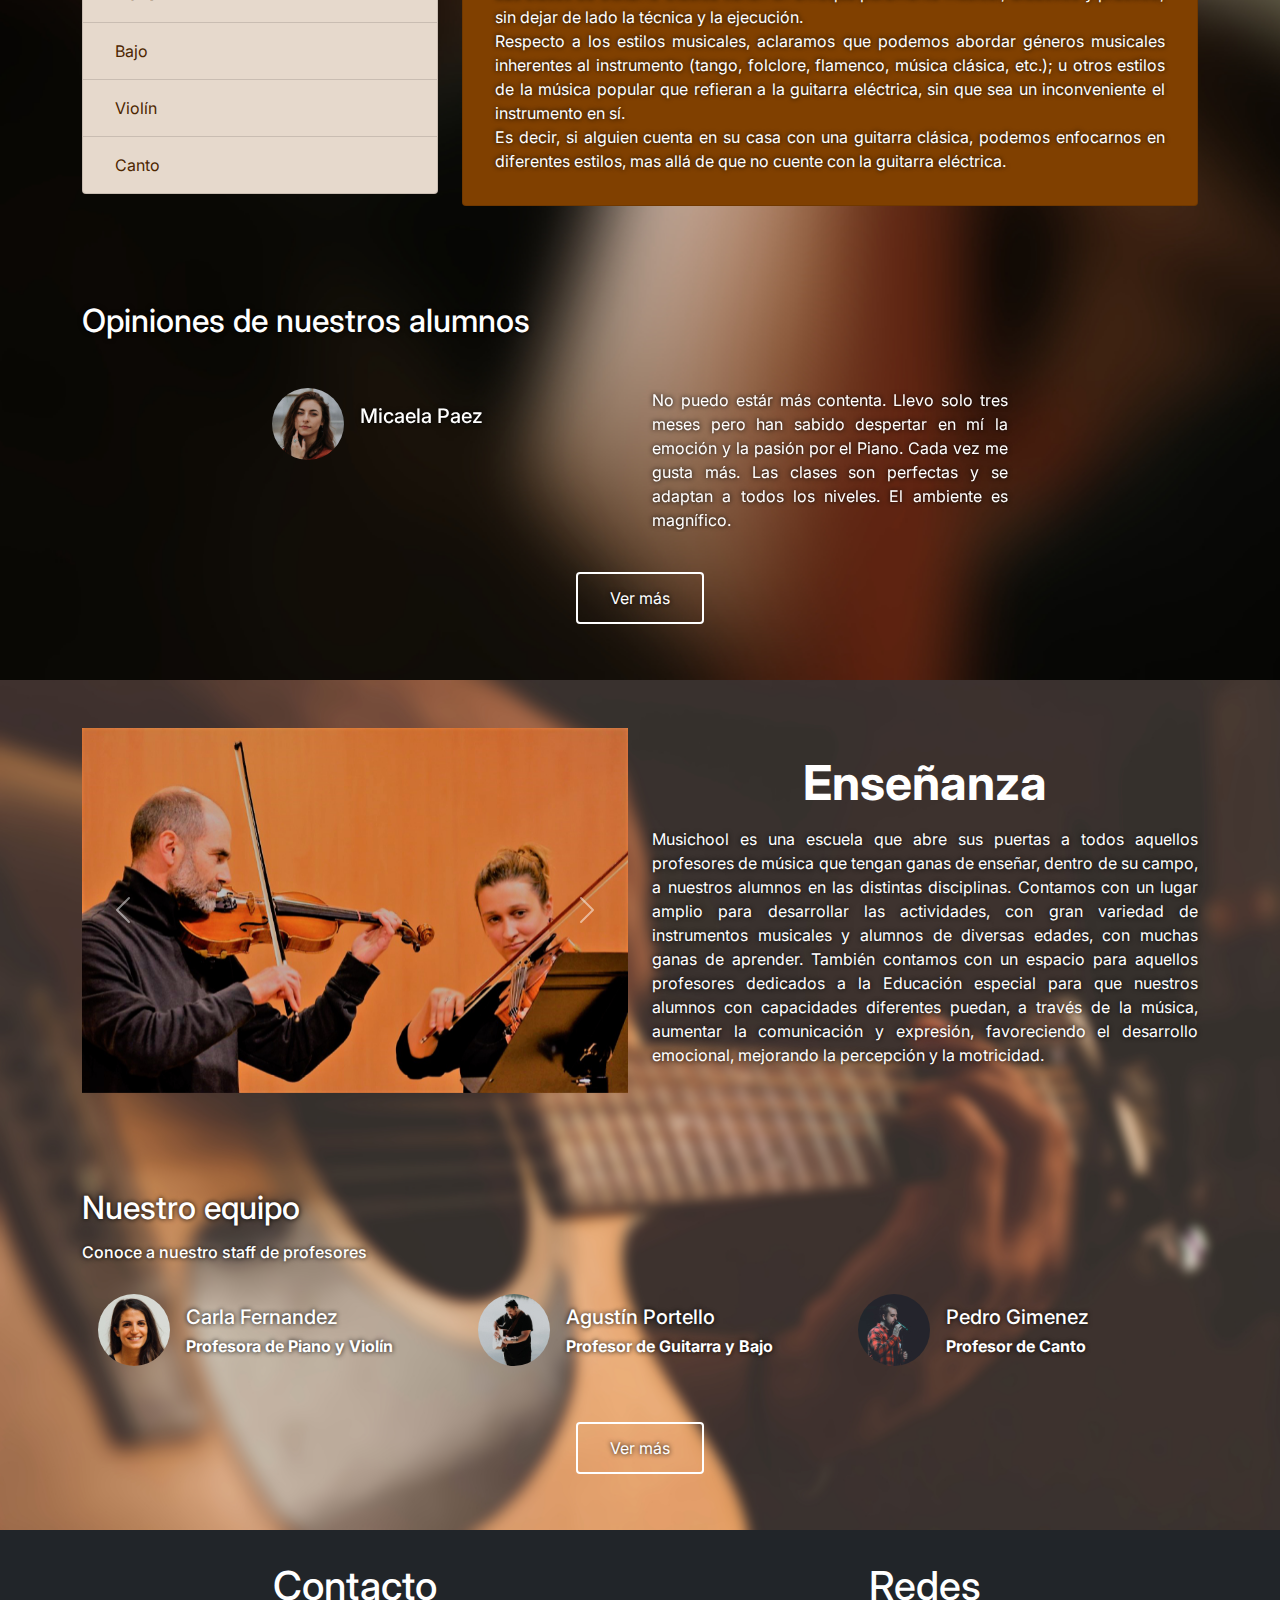
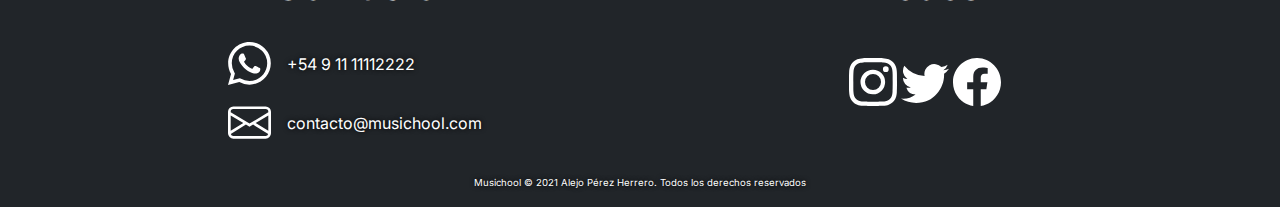
==== commit c6205c41: "Sitio terminado" ====
--- a/index.html
+++ b/index.html
@@ -24,7 +24,7 @@
         <div class="container">
             <nav
                 class="navbar nav-pills navbar-expand-lg navbar-dark justify-content-around justify-content-lg-between align-items-lg-baseline">
-                <a href="/" class="d-flex align-items-center text-decoration-none">
+                <a href="#" class="d-flex align-items-center text-decoration-none">
                     <img src="img/logo-musichool.svg" alt="logo" class="logo-size me-2">
                     <h1 class="nombre-sitio">Musichool</h1>
                 </a>
@@ -87,9 +87,30 @@
                         disposición para practicar con tu propio instrumento.</p>
                     </p>
                 </article>
-                <div class="d-flex justify-content-evenly mt-3">
-                    <!-- <img src="img/aprendizaje1.jpg" width="450" alt="foto enseñanza"> -->
-                    <!-- <img src="img/aprendizaje2.jpg" width="450" alt="foto enseñanza"> -->
+                <div class="d-none mt-3 d-lg-flex row">
+                    <div id="carouselAprendizaje" class="carousel slide carousel-fade" data-bs-ride="carousel">
+                        <div class="carousel-inner">
+                            <div class="carousel-item active">
+                                <img src="img/aprendizaje-1.jpg" class="d-block w-100" alt="foto aprendizaje">
+                            </div>
+                            <div class="carousel-item">
+                                <img src="img/aprendizaje-2.jpg" class="d-block w-100" alt="foto aprendizaje">
+                            </div>
+                            <div class="carousel-item">
+                                <img src="img/aprendizaje-3.jpg" class="d-block w-100" alt="foto aprendizaje">
+                            </div>
+                        </div>
+                        <button class="carousel-control-prev" type="button"
+                            data-bs-target="#carouselAprendizaje" data-bs-slide="prev">
+                            <span class="carousel-control-prev-icon" aria-hidden="true"></span>
+                            <span class="visually-hidden">Anterior</span>
+                        </button>
+                        <button class="carousel-control-next" type="button"
+                            data-bs-target="#carouselAprendizaje" data-bs-slide="next">
+                            <span class="carousel-control-next-icon" aria-hidden="true"></span>
+                            <span class="visually-hidden">Siguiente</span>
+                        </button>
+                    </div>
                 </div>
                 <div class="d-flex flex-column mt-5 mb-4">
                     <h2>Nuestras clases</h2>
@@ -276,7 +297,7 @@
             <div class="container py-4">
                 <section class="row align-items-center">
                     <div class="col d-none d-lg-block">
-                        <div id="carouselExampleControls" class="carousel slide carousel-fade" data-bs-ride="carousel">
+                        <div id="carouselEnseñanza" class="carousel slide carousel-fade" data-bs-ride="carousel">
                             <div class="carousel-inner">
                                 <div class="carousel-item active">
                                     <img src="img/ensenanza-foto1.jpg" class="d-block w-100" alt="foto enseñanza">
@@ -289,12 +310,12 @@
                                 </div>
                             </div>
                             <button class="carousel-control-prev" type="button"
-                                data-bs-target="#carouselExampleControls" data-bs-slide="prev">
+                                data-bs-target="#carouselEnseñanza" data-bs-slide="prev">
                                 <span class="carousel-control-prev-icon" aria-hidden="true"></span>
                                 <span class="visually-hidden">Anterior</span>
                             </button>
                             <button class="carousel-control-next" type="button"
-                                data-bs-target="#carouselExampleControls" data-bs-slide="next">
+                                data-bs-target="#carouselEnseñanza" data-bs-slide="next">
                                 <span class="carousel-control-next-icon" aria-hidden="true"></span>
                                 <span class="visually-hidden">Siguiente</span>
                             </button>
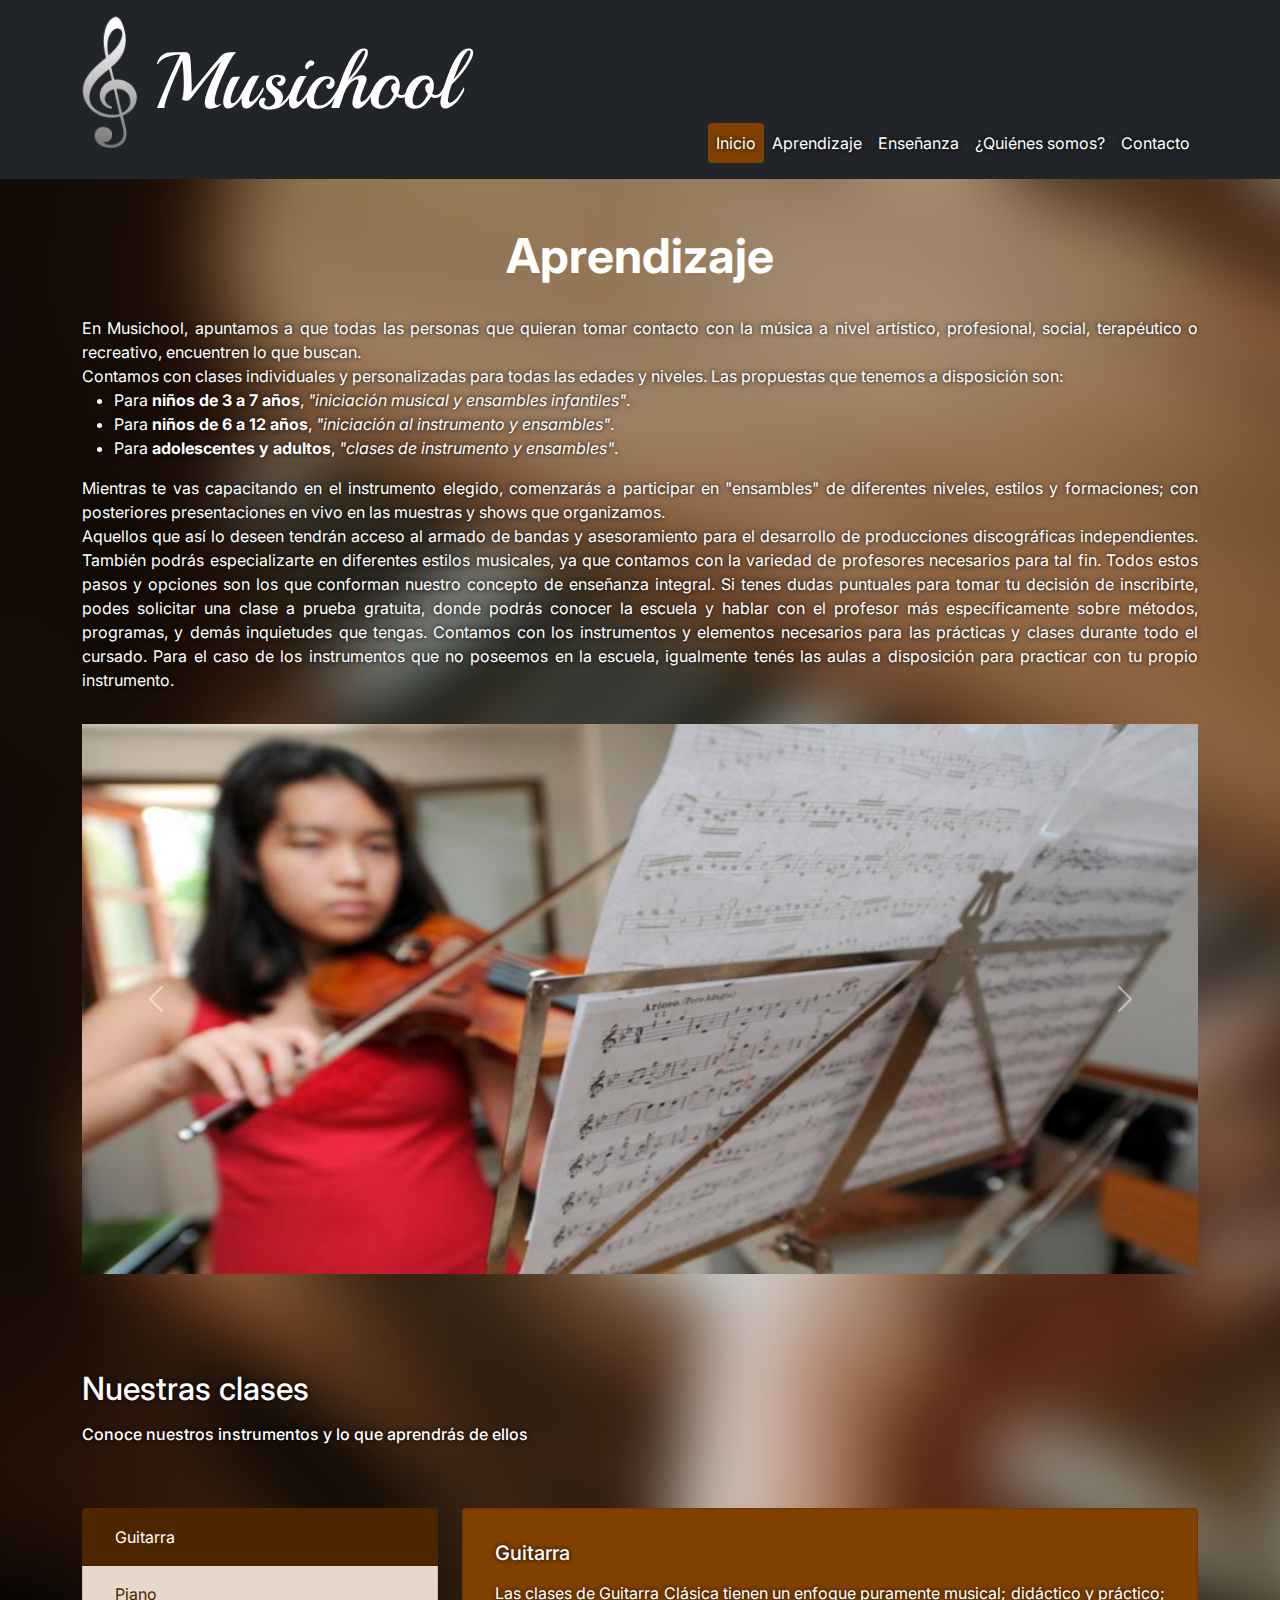
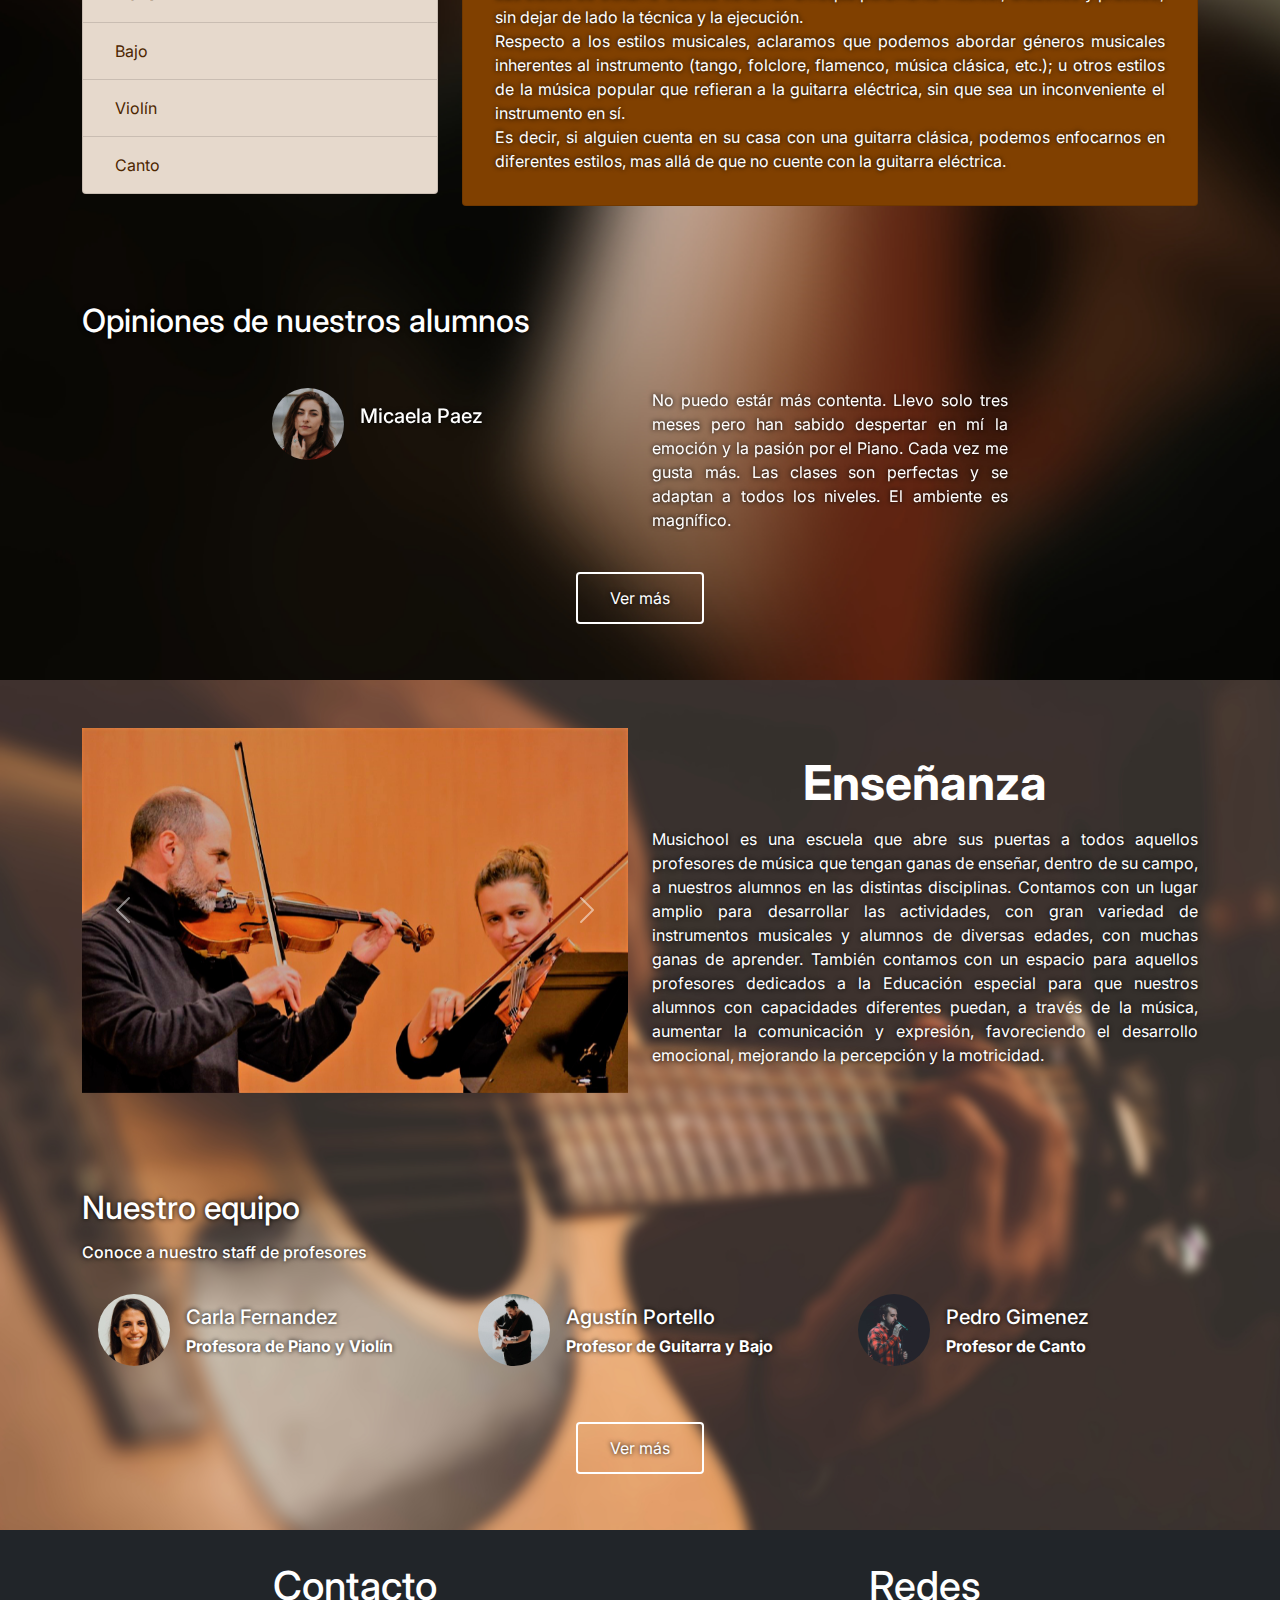
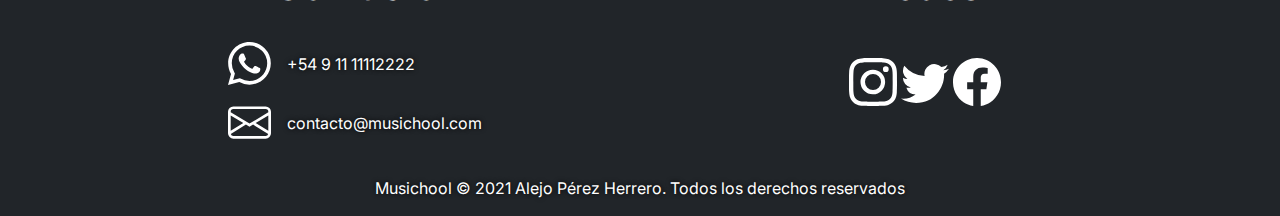
==== commit 110f8682: "Cambios finales" ====
--- a/index.html
+++ b/index.html
@@ -34,13 +34,13 @@
                     <span class="navbar-toggler-icon"></span>
                 </button>
                 <div class="collapse navbar-collapse flex-grow-0" id="navbarNavAltMarkup">
-                    <div class="navbar-nav align-items-center mt-3">
-                        <a class="nav-link active" aria-current="page" href="#">Inicio</a>
-                        <a class="nav-link" href="page/aprendizaje.html">Aprendizaje</a>
-                        <a class="nav-link" href="page/ensenanza.html">Enseñanza</a>
-                        <a class="nav-link" href="page/quienes-somos.html">¿Quiénes somos?</a>
-                        <a class="nav-link" href="page/contacto.html">Contacto</a>
-                    </div>
+                    <ul class="navbar-nav align-items-center mt-3">
+                        <li><a class="nav-link active" aria-current="page" href="#">Inicio</a></li>
+                        <li><a class="nav-link" href="page/aprendizaje.html">Aprendizaje</a></li>
+                        <li><a class="nav-link" href="page/ensenanza.html">Enseñanza</a></li>
+                        <li><a class="nav-link" href="page/quienes-somos.html">¿Quiénes somos?</a></li>
+                        <li><a class="nav-link" href="page/contacto.html">Contacto</a></li>
+                    </ul>
                 </div>
             </nav>
         </div>
@@ -424,7 +424,7 @@
                         <section class="pt-sm-3">
                             <div class="d-inline">
                                 <a href="https://www.instagram.com/"
-                                    class="text-decoration-none col-1 col-sm-3 col-xl-2">
+                                    class="text-decoration-none col-1 col-sm-3 col-xl-2" target="_blank">
                                     <svg xmlns="http://www.w3.org/2000/svg" fill="currentColor"
                                         class="bi bi-instagram contacto-iconos" viewBox="0 0 16 16">
                                         <path
@@ -433,7 +433,7 @@
                                 </a>
                             </div>
                             <div class="d-inline">
-                                <a href="https://www.twitter.com/" class="text-decoration-none col-1 col-sm-3 col-xl-2">
+                                <a href="https://www.twitter.com/" class="text-decoration-none col-1 col-sm-3 col-xl-2" target="_blank">
                                     <svg xmlns="http://www.w3.org/2000/svg" fill="currentColor"
                                         class="bi bi-twitter contacto-iconos" viewBox="0 0 16 16">
                                         <path
@@ -443,7 +443,7 @@
                             </div>
                             <div class="d-inline">
                                 <a href="https://www.facebook.com/"
-                                    class="text-decoration-none col-1 col-sm-3 col-xl-2">
+                                    class="text-decoration-none col-1 col-sm-3 col-xl-2" target="_blank">
                                     <svg xmlns="http://www.w3.org/2000/svg" fill="currentColor"
                                         class="bi bi-facebook contacto-iconos" viewBox="0 0 16 16">
                                         <path
